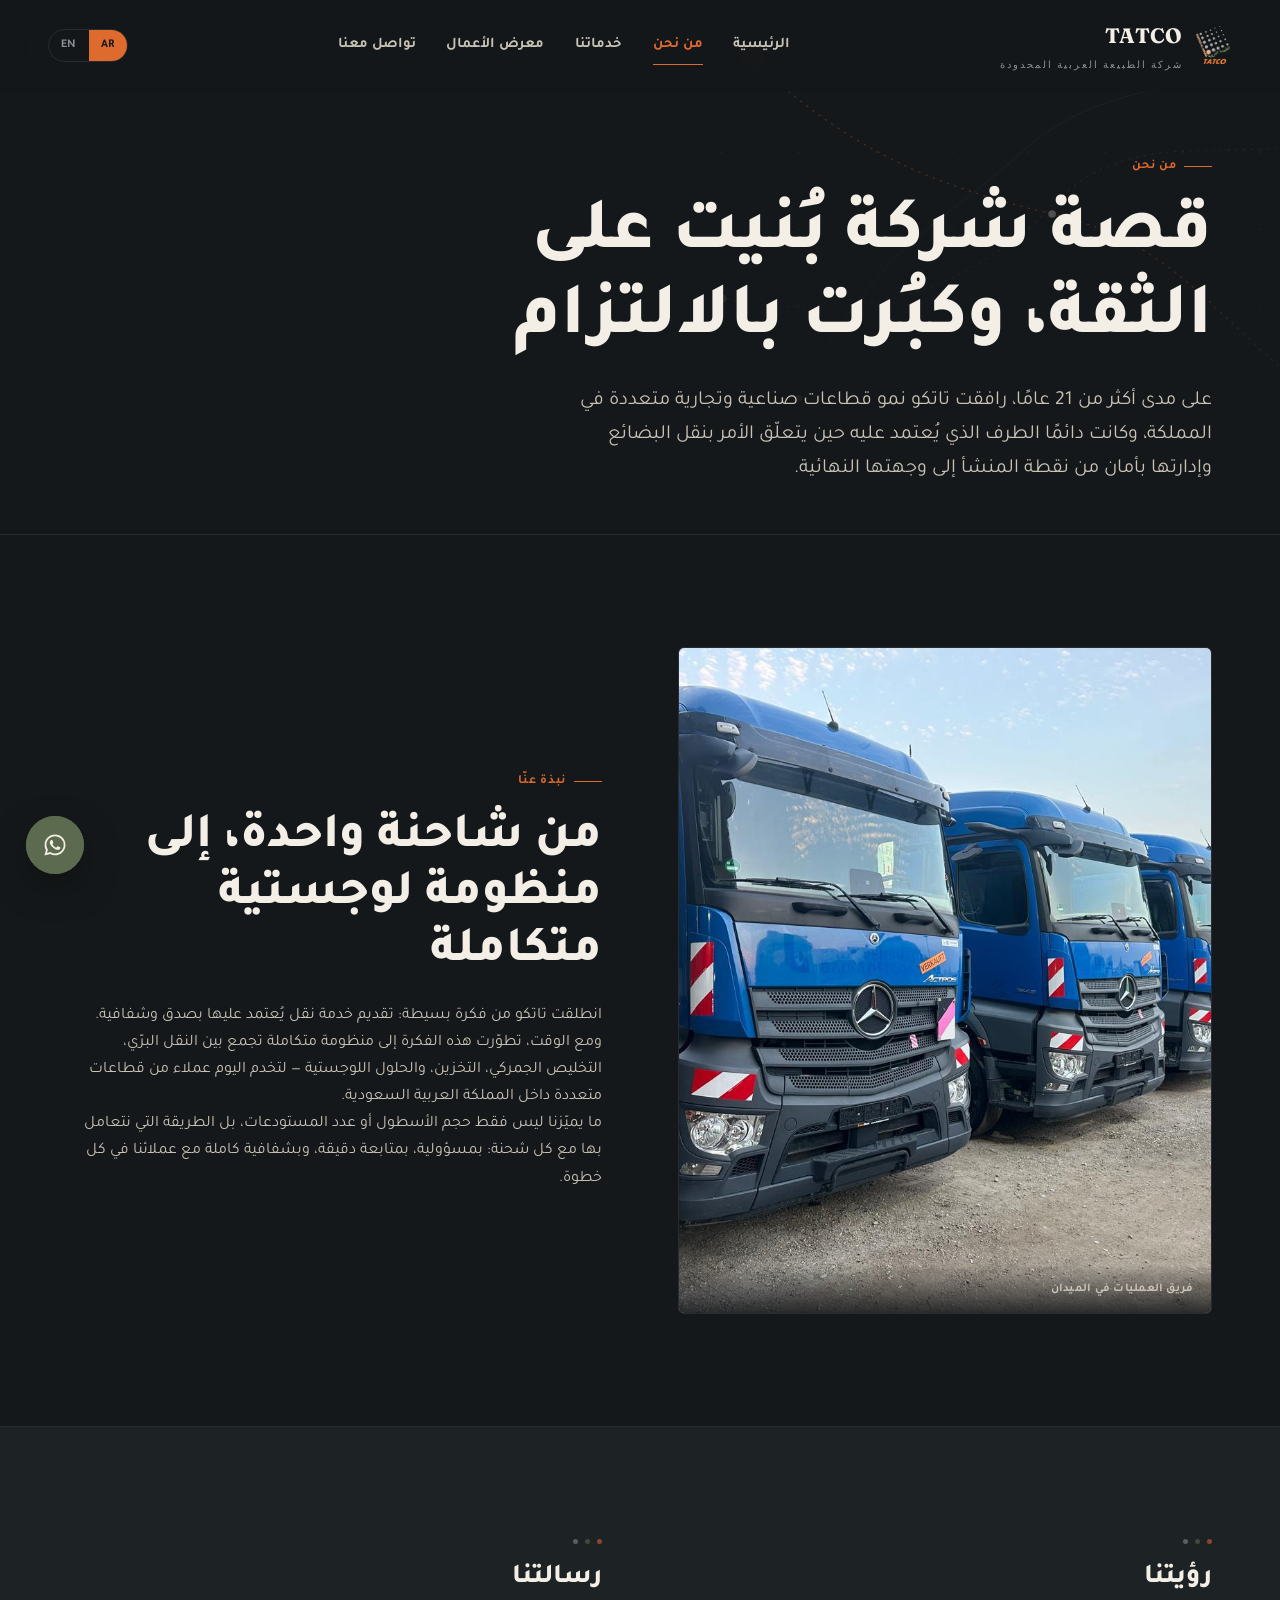
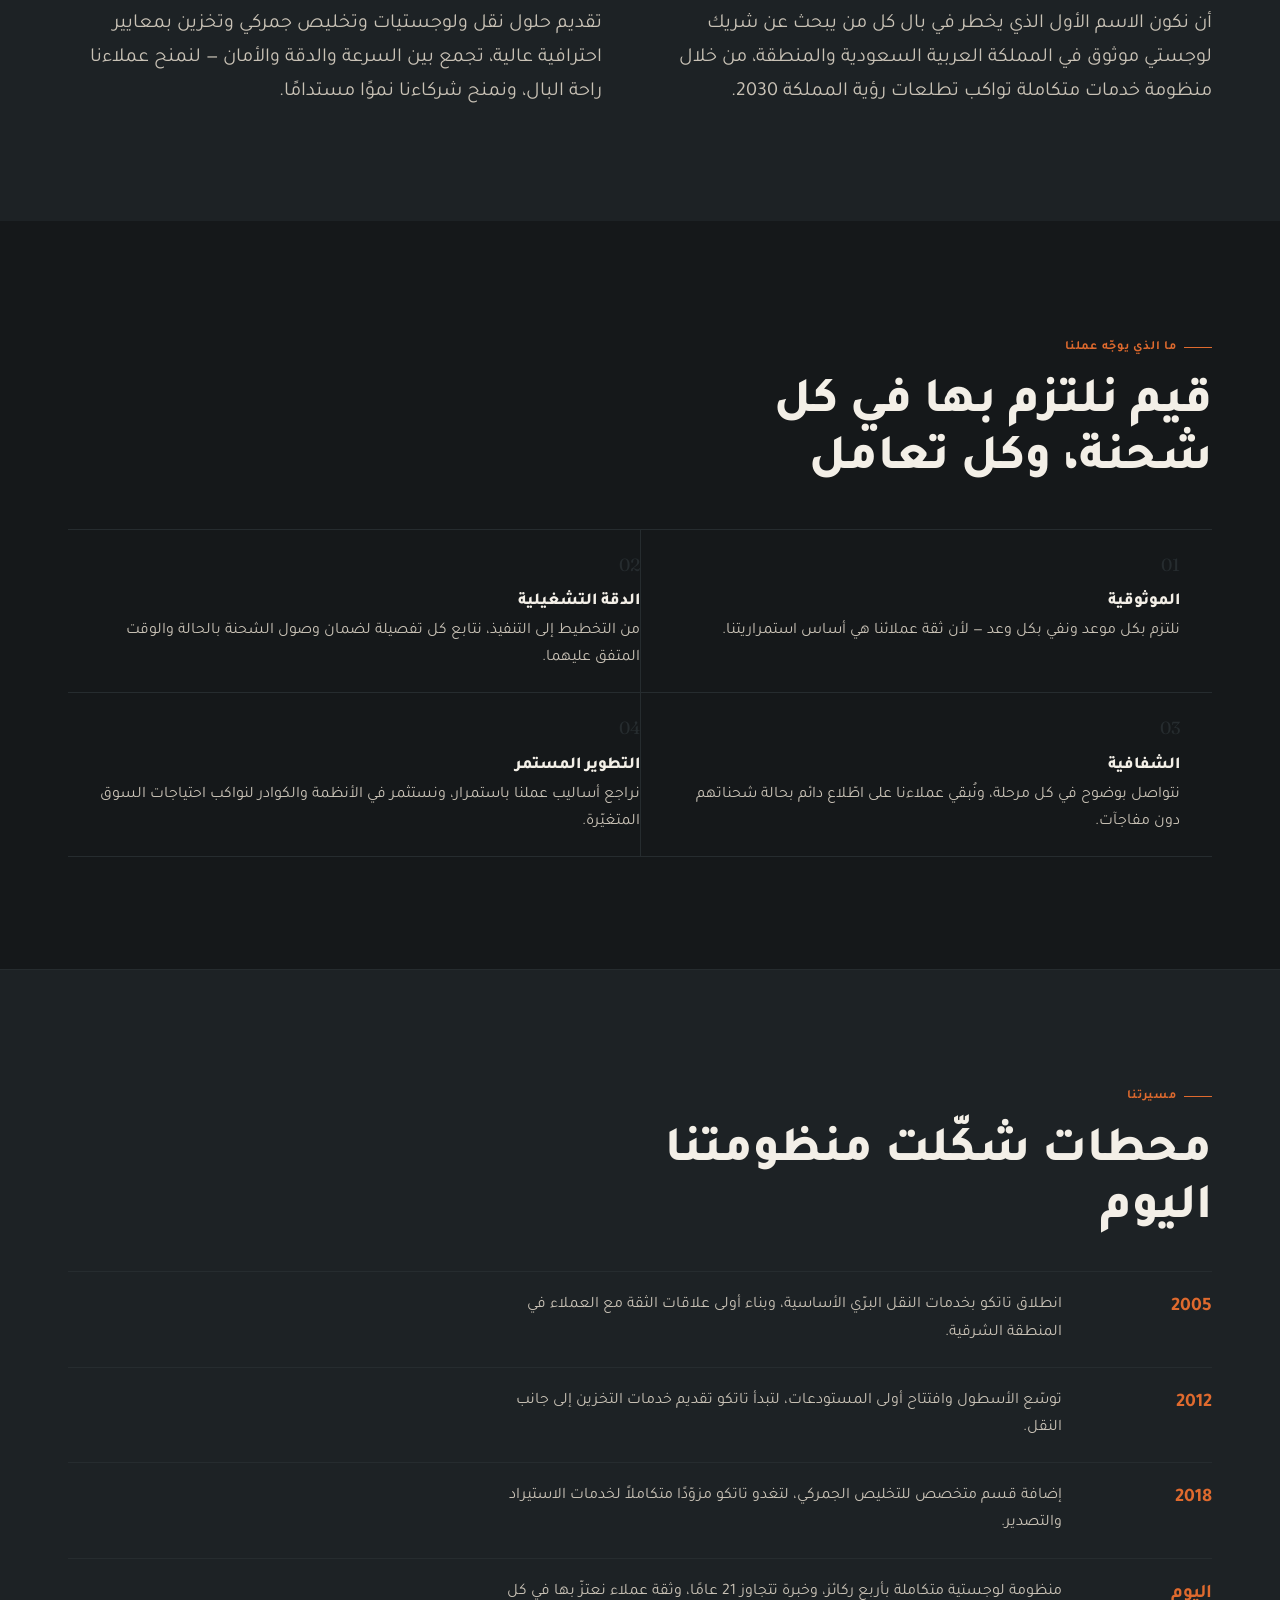
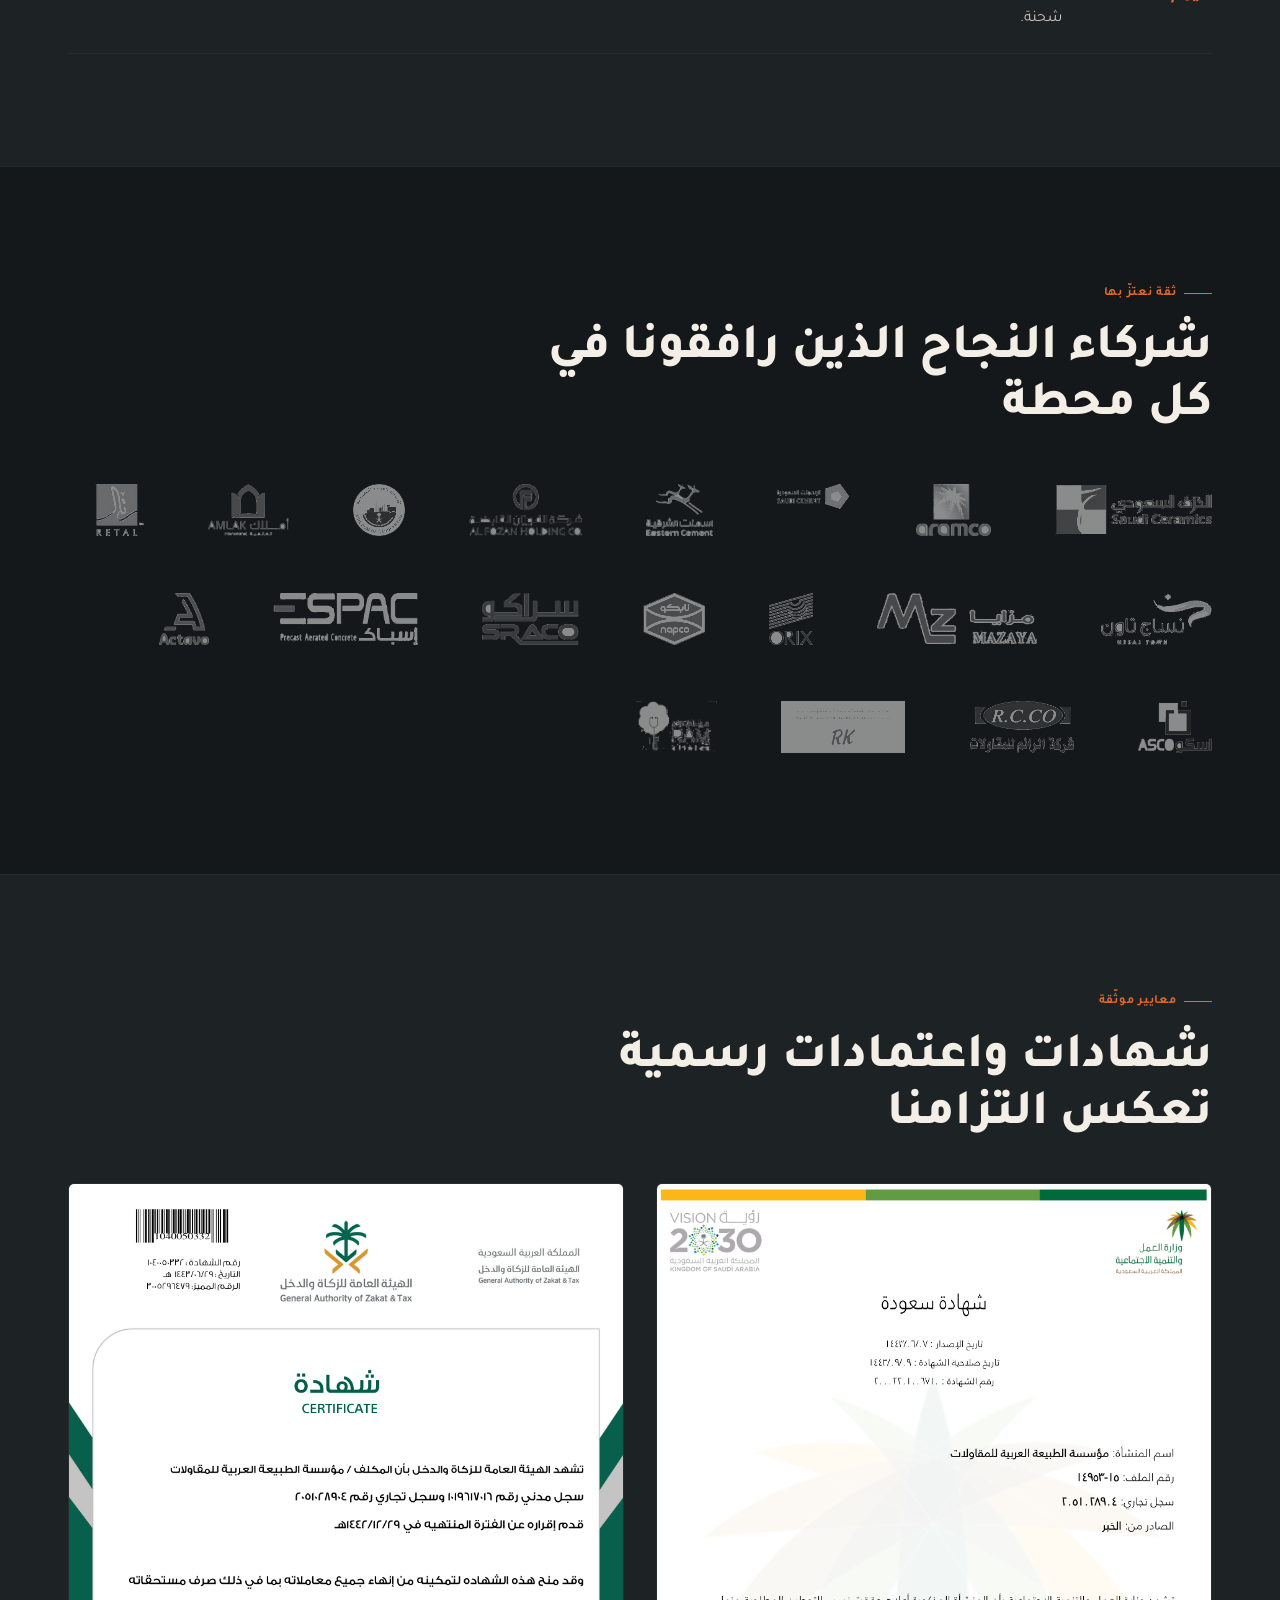
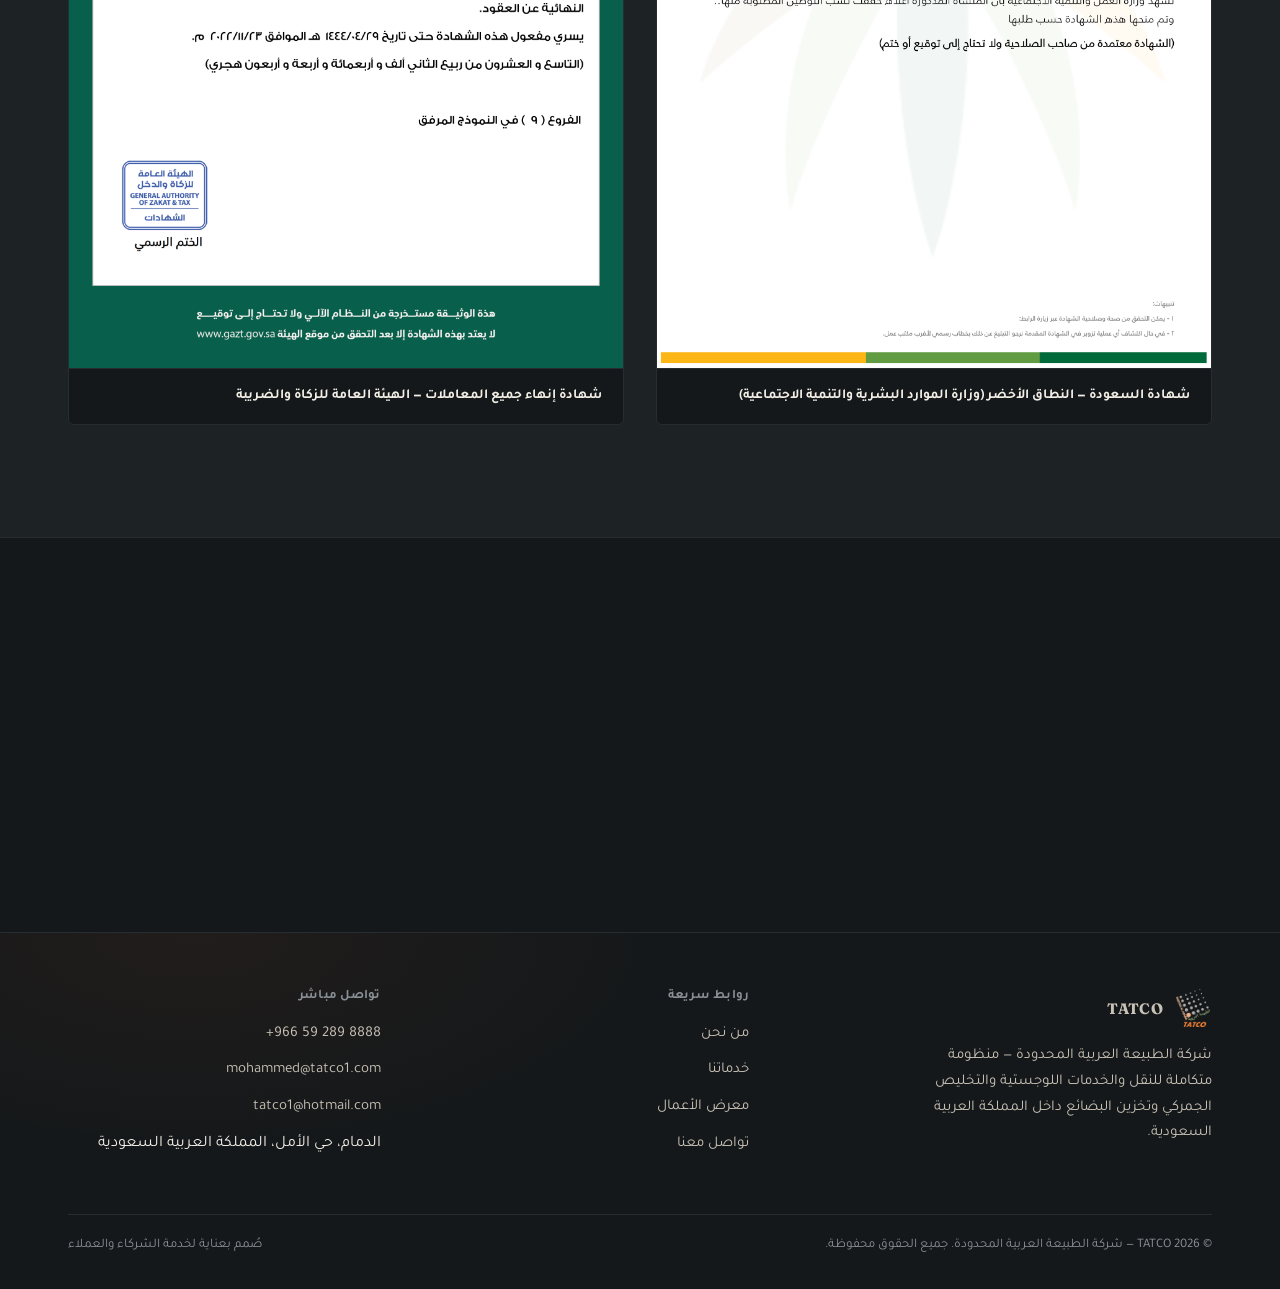
==== about.html @ e1bbb309 "الموقع الإلكتروني لشركة الطبيعة العربية (TATCO) — النسخة الكاملة" ====
<!DOCTYPE html>
<html lang="ar" dir="rtl" data-title-ar="من نحن | TATCO — أكثر من 21 عامًا في النقل واللوجستيات" data-title-en="About Us | TATCO — Over 21 Years in Transport &amp; Logistics">
<head>
<meta charset="UTF-8">
<meta name="viewport" content="width=device-width, initial-scale=1">
<meta name="description" content="تعرّف على تاتكو: قصتنا، رؤيتنا، رسالتنا، وقيمنا التي قادتنا لأكثر من 21 عامًا من العمل في قطاع النقل والخدمات اللوجستية بالمملكة العربية السعودية.">
<title>من نحن | TATCO — أكثر من 21 عامًا في النقل واللوجستيات</title>
<link rel="preconnect" href="https://fonts.googleapis.com">
<link rel="preconnect" href="https://fonts.gstatic.com" crossorigin>
<link href="https://fonts.googleapis.com/css2?family=Fraunces:opsz,wght@9..144,400;9..144,600;9..144,700&family=Plus+Jakarta+Sans:wght@400;500;600;700&family=Tajawal:wght@400;500;700;800&display=swap" rel="stylesheet">
<link rel="stylesheet" href="assets/css/theme.css">
<link rel="stylesheet" href="assets/css/base.css">
<link rel="stylesheet" href="assets/css/components.css">
</head>
<body>

<svg style="position:absolute;width:0;height:0;overflow:hidden"><use href="assets/svg/icons.svg#i-logo"/></svg>
<object type="image/svg+xml" data="assets/svg/icons.svg" style="display:none" aria-hidden="true"></object>

<header class="nav">
  <a href="index.html" class="brand">
    <img class="mark" src="assets/img/logo.png" alt="TATCO">
    <span>TATCO
      <small class="lang-ar">شركة الطبيعة العربية المحدودة</small>
      <small class="lang-en">Arabian Nature Co. Ltd.</small>
    </span>
  </a>
  <nav class="nav-links">
    <a href="index.html"><span class="lang-ar">الرئيسية</span><span class="lang-en">Home</span></a>
    <a href="about.html" class="is-active"><span class="lang-ar">من نحن</span><span class="lang-en">About</span></a>
    <a href="services.html"><span class="lang-ar">خدماتنا</span><span class="lang-en">Services</span></a>
    <a href="gallery.html"><span class="lang-ar">معرض الأعمال</span><span class="lang-en">Gallery</span></a>
    <a href="contact.html"><span class="lang-ar">تواصل معنا</span><span class="lang-en">Contact</span></a>
  </nav>
  <div class="nav-tools">
    <div class="lang-switch"><button data-lang="ar" type="button">AR</button><button data-lang="en" type="button">EN</button></div>
    <button class="nav-burger" aria-label="فتح القائمة" type="button"><span></span><span></span><span></span></button>
  </div>
</header>

<!-- ============ هيدر الصفحة ============ -->
<section class="hero" style="padding-block: clamp(7rem, 14vw, 9.5rem) 3rem">
  <img class="hero-net" src="assets/svg/network.svg" alt="" aria-hidden="true" style="opacity:.32; width:min(54vw,720px)">
  <div class="wrap" style="position:relative; z-index:2">
    <p class="eyebrow reveal"><span class="lang-ar">من نحن</span><span class="lang-en">About TATCO</span></p>
    <h1 class="reveal" style="margin-block:1rem 1.2rem; max-width:18ch">
      <span class="lang-ar">قصة شركة بُنيت على الثقة، وكبُرت بالالتزام</span>
      <span class="lang-en">A company built on trust, and grown through commitment</span>
    </h1>
    <p class="lede reveal" style="max-width:60ch">
      <span class="lang-ar">على مدى أكثر من 21 عامًا، رافقت تاتكو نمو قطاعات صناعية وتجارية متعددة في المملكة، وكانت دائمًا الطرف الذي يُعتمد عليه حين يتعلّق الأمر بنقل البضائع وإدارتها بأمان من نقطة المنشأ إلى وجهتها النهائية.</span>
      <span class="lang-en">For more than 21 years, TATCO has walked alongside the growth of numerous industrial and commercial sectors in the Kingdom — always the partner relied upon when it comes to moving and managing goods safely from origin to final destination.</span>
    </p>
  </div>
</section>

<!-- ============ نبذة + صورة ============ -->
<section class="section">
  <div class="wrap grid-2">
    <div class="frame frame--tall reveal">
      <img src="assets/img/about-team.jpg" alt="فريق عمليات تاتكو" loading="lazy" onerror="this.removeAttribute('src')">
      <span class="frame-tag"><span class="lang-ar">فريق العمليات في الميدان</span><span class="lang-en">Our operations team in the field</span></span>
    </div>
    <div>
      <p class="eyebrow reveal"><span class="lang-ar">نبذة عنّا</span><span class="lang-en">Our Story</span></p>
      <h2 class="reveal" style="margin-block:1rem 1.3rem">
        <span class="lang-ar">من شاحنة واحدة، إلى منظومة لوجستية متكاملة</span>
        <span class="lang-en">From a single truck to a complete logistics ecosystem</span>
      </h2>
      <p class="reveal">
        <span class="lang-ar">انطلقت تاتكو من فكرة بسيطة: تقديم خدمة نقل يُعتمد عليها بصدق وشفافية. ومع الوقت، تطوّرت هذه الفكرة إلى منظومة متكاملة تجمع بين النقل البرّي، التخليص الجمركي، التخزين، والحلول اللوجستية — لتخدم اليوم عملاء من قطاعات متعددة داخل المملكة العربية السعودية.</span>
        <span class="lang-en">TATCO started from a simple idea: provide a transport service people could genuinely rely on. Over time, that idea grew into a complete ecosystem combining land transport, customs clearance, warehousing, and logistics solutions — today serving clients across multiple sectors throughout the Kingdom of Saudi Arabia.</span>
      </p>
      <p class="reveal">
        <span class="lang-ar">ما يميّزنا ليس فقط حجم الأسطول أو عدد المستودعات، بل الطريقة التي نتعامل بها مع كل شحنة: بمسؤولية، بمتابعة دقيقة، وبشفافية كاملة مع عملائنا في كل خطوة.</span>
        <span class="lang-en">What sets us apart isn't just the size of our fleet or the number of warehouses — it's how we treat every single shipment: with responsibility, precise follow-up, and complete transparency with our clients at every step.</span>
      </p>
    </div>
  </div>
</section>

<!-- ============ الرؤية والرسالة ============ -->
<section class="section" style="border-top:var(--hairline); background:var(--ink-2)">
  <div class="wrap">
    <div class="grid-2" style="align-items:start">
      <div class="reveal">
        <span class="dotline" style="margin-bottom:1.2rem"><span></span><span></span><span></span></span>
        <h3 style="margin-bottom:.8rem">
          <span class="lang-ar">رؤيتنا</span><span class="lang-en">Our Vision</span>
        </h3>
        <p class="lede">
          <span class="lang-ar">أن نكون الاسم الأول الذي يخطر في بال كل من يبحث عن شريك لوجستي موثوق في المملكة العربية السعودية والمنطقة، من خلال منظومة خدمات متكاملة تواكب تطلعات رؤية المملكة 2030.</span>
          <span class="lang-en">To be the first name that comes to mind for anyone seeking a trusted logistics partner in Saudi Arabia and the region — through an integrated system of services aligned with the ambitions of Saudi Vision 2030.</span>
        </p>
      </div>
      <div class="reveal">
        <span class="dotline" style="margin-bottom:1.2rem"><span></span><span></span><span></span></span>
        <h3 style="margin-bottom:.8rem">
          <span class="lang-ar">رسالتنا</span><span class="lang-en">Our Mission</span>
        </h3>
        <p class="lede">
          <span class="lang-ar">تقديم حلول نقل ولوجستيات وتخليص جمركي وتخزين بمعايير احترافية عالية، تجمع بين السرعة والدقة والأمان — لنمنح عملاءنا راحة البال، ونمنح شركاءنا نموًا مستدامًا.</span>
          <span class="lang-en">To deliver transport, logistics, customs clearance, and warehousing solutions with high professional standards that combine speed, precision, and safety — giving our clients peace of mind and our partners sustainable growth.</span>
        </p>
      </div>
    </div>
  </div>
</section>

<!-- ============ القيم ============ -->
<section class="section">
  <div class="wrap">
    <p class="eyebrow reveal"><span class="lang-ar">ما الذي يوجّه عملنا</span><span class="lang-en">What Guides Our Work</span></p>
    <h2 class="reveal" style="margin-block:1rem 2.4rem; max-width:20ch">
      <span class="lang-ar">قيم نلتزم بها في كل شحنة، وكل تعامل</span>
      <span class="lang-en">Values we uphold in every shipment, every interaction</span>
    </h2>

    <div class="values-list reveal-stagger">
      <div class="value-item reveal" style="--i:0">
        <span class="value-num">01</span>
        <h4 style="margin:.6rem 0 .4rem">
          <span class="lang-ar">الموثوقية</span><span class="lang-en">Reliability</span>
        </h4>
        <p>
          <span class="lang-ar">نلتزم بكل موعد ونفي بكل وعد — لأن ثقة عملائنا هي أساس استمراريتنا.</span>
          <span class="lang-en">We honor every deadline and keep every promise — because our clients' trust is the foundation of our continuity.</span>
        </p>
      </div>
      <div class="value-item reveal" style="--i:1">
        <span class="value-num">02</span>
        <h4 style="margin:.6rem 0 .4rem">
          <span class="lang-ar">الدقة التشغيلية</span><span class="lang-en">Operational Precision</span>
        </h4>
        <p>
          <span class="lang-ar">من التخطيط إلى التنفيذ، نتابع كل تفصيلة لضمان وصول الشحنة بالحالة والوقت المتفق عليهما.</span>
          <span class="lang-en">From planning to execution, we track every detail to ensure shipments arrive in the agreed condition and on the agreed time.</span>
        </p>
      </div>
      <div class="value-item reveal" style="--i:2">
        <span class="value-num">03</span>
        <h4 style="margin:.6rem 0 .4rem">
          <span class="lang-ar">الشفافية</span><span class="lang-en">Transparency</span>
        </h4>
        <p>
          <span class="lang-ar">نتواصل بوضوح في كل مرحلة، ونُبقي عملاءنا على اطّلاع دائم بحالة شحناتهم دون مفاجآت.</span>
          <span class="lang-en">We communicate clearly at every stage, keeping clients continuously informed about their shipments — no surprises.</span>
        </p>
      </div>
      <div class="value-item reveal" style="--i:3">
        <span class="value-num">04</span>
        <h4 style="margin:.6rem 0 .4rem">
          <span class="lang-ar">التطوير المستمر</span><span class="lang-en">Continuous Improvement</span>
        </h4>
        <p>
          <span class="lang-ar">نراجع أساليب عملنا باستمرار، ونستثمر في الأنظمة والكوادر لنواكب احتياجات السوق المتغيّرة.</span>
          <span class="lang-en">We continually review how we work and invest in systems and people to keep pace with the market's evolving needs.</span>
        </p>
      </div>
    </div>
  </div>
</section>

<!-- ============ مسيرة الشركة ============ -->
<section class="section" style="border-top:var(--hairline); background:var(--ink-2)">
  <div class="wrap">
    <p class="eyebrow reveal"><span class="lang-ar">مسيرتنا</span><span class="lang-en">Our Journey</span></p>
    <h2 class="reveal" style="margin-block:1rem 2rem; max-width:20ch">
      <span class="lang-ar">محطات شكّلت منظومتنا اليوم</span>
      <span class="lang-en">Milestones that shaped who we are today</span>
    </h2>

    <div class="timeline">
      <div class="timeline-row reveal">
        <span class="timeline-year">2005</span>
        <p>
          <span class="lang-ar">انطلاق تاتكو بخدمات النقل البرّي الأساسية، وبناء أولى علاقات الثقة مع العملاء في المنطقة الشرقية.</span>
          <span class="lang-en">TATCO launches with core land-transport services, building its first relationships of trust with clients in the Eastern Province.</span>
        </p>
      </div>
      <div class="timeline-row reveal">
        <span class="timeline-year">2012</span>
        <p>
          <span class="lang-ar">توسّع الأسطول وافتتاح أولى المستودعات، لتبدأ تاتكو تقديم خدمات التخزين إلى جانب النقل.</span>
          <span class="lang-en">The fleet expands and the first warehouses open, marking TATCO's move into storage services alongside transport.</span>
        </p>
      </div>
      <div class="timeline-row reveal">
        <span class="timeline-year">2018</span>
        <p>
          <span class="lang-ar">إضافة قسم متخصص للتخليص الجمركي، لتغدو تاتكو مزوّدًا متكاملاً لخدمات الاستيراد والتصدير.</span>
          <span class="lang-en">A dedicated customs-clearance division is added, turning TATCO into a complete provider for import and export operations.</span>
        </p>
      </div>
      <div class="timeline-row reveal">
        <span class="timeline-year">
          <span class="lang-ar">اليوم</span><span class="lang-en">Today</span>
        </span>
        <p>
          <span class="lang-ar">منظومة لوجستية متكاملة بأربع ركائز، وخبرة تتجاوز 21 عامًا، وثقة عملاء نعتزّ بها في كل شحنة.</span>
          <span class="lang-en">A fully integrated four-pillar logistics system, more than 21 years of experience, and the trust of clients we are proud to carry with every shipment.</span>
        </p>
      </div>
    </div>
  </div>
</section>

<!-- ============ شركاء النجاح ============ -->
<section class="section" style="border-top:var(--hairline)">
  <div class="wrap">
    <p class="eyebrow reveal"><span class="lang-ar">ثقة نعتزّ بها</span><span class="lang-en">Trust We Value</span></p>
    <h2 class="reveal" style="margin-block:1rem 2.4rem; max-width:24ch">
      <span class="lang-ar">شركاء النجاح الذين رافقونا في كل محطة</span>
      <span class="lang-en">Success partners who've walked every step with us</span>
    </h2>
    <div class="partners-grid reveal">
      <div class="partner-chip" title="الخزف السعودي">
        <img src="assets/img/partners/saudi-ceramics.png" alt="الخزف السعودي — Saudi Ceramics" loading="lazy">
      </div>
      <div class="partner-chip" title="أرامكو السعودية">
        <img src="assets/img/partners/aramco.png" alt="أرامكو السعودية — Saudi Aramco" loading="lazy">
      </div>
      <div class="partner-chip" title="الإسمنت السعودية">
        <img src="assets/img/partners/saudi-cement.png" alt="الإسمنت السعودية — Saudi Cement" loading="lazy">
      </div>
      <div class="partner-chip" title="أسمنت الشرقية">
        <img src="assets/img/partners/eastern-cement.png" alt="أسمنت الشرقية — Eastern Cement" loading="lazy">
      </div>
      <div class="partner-chip" title="الفوزان القابضة">
        <img src="assets/img/partners/al-fozan-holding.png" alt="الفوزان القابضة — Al Fozan Holding" loading="lazy">
      </div>
      <div class="partner-chip" title="الهيئة الملكية للجبيل وينبع">
        <img src="assets/img/partners/royal-commission-jubail-yanbu.png" alt="الهيئة الملكية للجبيل وينبع — Royal Commission for Jubail & Yanbu" loading="lazy">
      </div>
      <div class="partner-chip" title="أملاك العالمية">
        <img src="assets/img/partners/amlak-international.png" alt="أملاك العالمية — Amlak International" loading="lazy">
      </div>
      <div class="partner-chip" title="ريتال العقارية">
        <img src="assets/img/partners/retal.png" alt="ريتال العقارية — Retal" loading="lazy">
      </div>
      <div class="partner-chip" title="نساج تاون">
        <img src="assets/img/partners/nesaj-town.png" alt="نساج تاون — Nesaj Town" loading="lazy">
      </div>
      <div class="partner-chip" title="مزايا">
        <img src="assets/img/partners/mazaya.png" alt="مزايا — Mazaya" loading="lazy">
      </div>
      <div class="partner-chip" title="أوركس السعودية">
        <img src="assets/img/partners/orix.png" alt="أوركس السعودية — ORIX Saudi Arabia" loading="lazy">
      </div>
      <div class="partner-chip" title="نابكو">
        <img src="assets/img/partners/napco.png" alt="نابكو — NAPCO" loading="lazy">
      </div>
      <div class="partner-chip" title="سراكو">
        <img src="assets/img/partners/sraco.png" alt="سراكو — SRACO" loading="lazy">
      </div>
      <div class="partner-chip" title="إسباك — الخرسانة الرغوية">
        <img src="assets/img/partners/espac.png" alt="إسباك — الخرسانة الرغوية — ESPAC Precast Aerated Concrete" loading="lazy">
      </div>
      <div class="partner-chip" title="أكتافو">
        <img src="assets/img/partners/actavo.png" alt="أكتافو — Actavo" loading="lazy">
      </div>
      <div class="partner-chip" title="أسكو">
        <img src="assets/img/partners/asco.png" alt="أسكو — ASCO" loading="lazy">
      </div>
      <div class="partner-chip" title="شركة الرائم للمقاولات">
        <img src="assets/img/partners/rcco-rraem-contracting.png" alt="شركة الرائم للمقاولات — Al Raem Contracting Co." loading="lazy">
      </div>
      <div class="partner-chip" title="رياض المملكة للتجارة والمقاولات">
        <img src="assets/img/partners/riyadh-kingdom-trading.png" alt="رياض المملكة للتجارة والمقاولات — Riyadh Kingdom Trading & Contracting" loading="lazy">
      </div>
      <div class="partner-chip" title="عيادات رام">
        <img src="assets/img/partners/ram-clinics.png" alt="عيادات رام — RAM Clinics" loading="lazy">
      </div>
    </div>
  </div>
</section>

<!-- ============ الشهادات والاعتمادات ============ -->
<section class="section" style="border-top:var(--hairline); background:var(--ink-2)">
  <div class="wrap">
    <p class="eyebrow reveal"><span class="lang-ar">معايير موثّقة</span><span class="lang-en">Documented Standards</span></p>
    <h2 class="reveal" style="margin-block:1rem 2.4rem; max-width:22ch">
      <span class="lang-ar">شهادات واعتمادات رسمية تعكس التزامنا</span>
      <span class="lang-en">Official certificates and accreditations reflecting our commitment</span>
    </h2>
    <div class="certs-grid reveal">
      <div class="cert-card">
        <img src="assets/img/certificates/saudization-certificate.png" alt="شهادة السعودة — النطاق الأخضر" loading="lazy">
        <div class="cert-label">
          <span class="lang-ar">شهادة السعودة — النطاق الأخضر (وزارة الموارد البشرية والتنمية الاجتماعية)</span>
          <span class="lang-en">Saudization Certificate — Green Range (Ministry of Human Resources & Social Development)</span>
        </div>
      </div>
      <div class="cert-card">
        <img src="assets/img/certificates/zakat-tax-certificate.png" alt="شهادة الهيئة العامة للزكاة والضريبة" loading="lazy">
        <div class="cert-label">
          <span class="lang-ar">شهادة إنهاء جميع المعاملات — الهيئة العامة للزكاة والضريبة</span>
          <span class="lang-en">Certificate of Completed Obligations — General Authority of Zakat & Tax</span>
        </div>
      </div>
    </div>
  </div>
</section>

<!-- ============ شريط CTA ختامي ============ -->
<section class="section section--tight" style="border-top:var(--hairline)">
  <div class="wrap cta-strip">
    <div>
      <p class="eyebrow reveal"><span class="lang-ar">هل لديك شحنة قادمة؟</span><span class="lang-en">Have an upcoming shipment?</span></p>
      <h2 class="reveal" style="margin-top:.8rem; max-width:18ch">
        <span class="lang-ar">دعنا نكون جزءًا من قصة نجاحك القادمة</span>
        <span class="lang-en">Let us be part of your next success story</span>
      </h2>
    </div>
    <div class="reveal" style="display:flex; gap:1rem; flex-wrap:wrap">
      <a href="contact.html" class="btn btn--solid"><span class="lang-ar">تواصل معنا الآن</span><span class="lang-en">Contact Us Now</span></a>
      <a href="services.html" class="btn btn--ghost"><span class="lang-ar">استعرض الخدمات</span><span class="lang-en">View Services</span></a>
    </div>
  </div>
</section>

<footer class="footer">
  <div class="wrap">
    <div class="footer-grid">
      <div>
        <a href="index.html" class="brand" style="margin-bottom:1rem; display:inline-flex">
          <img class="mark" src="assets/img/logo.png" alt="TATCO">
          <span>TATCO</span>
        </a>
        <p style="max-width:36ch">
          <span class="lang-ar">شركة الطبيعة العربية المحدودة — منظومة متكاملة للنقل والخدمات اللوجستية والتخليص الجمركي وتخزين البضائع داخل المملكة العربية السعودية.</span>
          <span class="lang-en">Arabian Nature Co. Ltd. — an integrated system for transport, logistics, customs clearance, and warehousing across the Kingdom of Saudi Arabia.</span>
        </p>
      </div>
      <div>
        <h4><span class="lang-ar">روابط سريعة</span><span class="lang-en">Quick Links</span></h4>
        <ul>
          <li><a href="about.html"><span class="lang-ar">من نحن</span><span class="lang-en">About Us</span></a></li>
          <li><a href="services.html"><span class="lang-ar">خدماتنا</span><span class="lang-en">Our Services</span></a></li>
          <li><a href="gallery.html"><span class="lang-ar">معرض الأعمال</span><span class="lang-en">Gallery</span></a></li>
          <li><a href="contact.html"><span class="lang-ar">تواصل معنا</span><span class="lang-en">Contact</span></a></li>
        </ul>
      </div>
      <div>
        <h4><span class="lang-ar">تواصل مباشر</span><span class="lang-en">Get in Touch</span></h4>
        <ul>
          <li dir="ltr"><a href="tel:+966592898888">+966 59 289 8888</a></li>
          <li><a href="mailto:mohammed@tatco1.com">mohammed@tatco1.com</a></li>
          <li><a href="mailto:tatco1@hotmail.com">tatco1@hotmail.com</a></li>
          <li><span class="lang-ar">الدمام، حي الأمل، المملكة العربية السعودية</span><span class="lang-en">Dammam, Al Amal District, Saudi Arabia</span></li>
        </ul>
      </div>
    </div>
    <div class="footer-bottom">
      <span>© <span id="year">2026</span> TATCO — <span class="lang-ar">شركة الطبيعة العربية المحدودة. جميع الحقوق محفوظة.</span><span class="lang-en">Arabian Nature Co. Ltd. All rights reserved.</span></span>
      <span class="lang-ar">صُمم بعناية لخدمة الشركاء والعملاء</span>
      <span class="lang-en">Designed with care for our partners and clients</span>
    </div>
  </div>
</footer>

<a class="whatsapp-fab" href="https://wa.me/966592898888" target="_blank" rel="noopener" aria-label="تواصل عبر واتساب">
  <span class="ping" aria-hidden="true"></span>
  <svg viewBox="0 0 32 32" fill="#f3efe7"><use href="assets/svg/icons.svg#i-whatsapp"/></svg>
</a>

<script>document.getElementById('year').textContent = new Date().getFullYear();</script>
<script src="assets/js/main.js"></script>
</body>
</html>
---- assets/css/theme.css ----
/*
  TATCO — هوية بصرية مخصّصة
  فلسفة التصميم: "Industrial Editorial" — صرامة لوجستية صناعية ممزوجة بطباعة تحريرية واثقة.
  لوحة الألوان مشتقة من شعار الشركة: رمادي غرافيتي عميق + برتقالي حارق + أخضر زيتوني داكن.
  بحد أقصى لونان أساسيان + لون تمييز واحد — لا تدرّجات بنفسجية، لا أزرق افتراضي.
*/

:root{
  /* ===== الألوان — Brand Palette ===== */
  --ink:        #15181a;   /* خلفية أساسية: غرافيتي شبه أسود */
  --ink-2:      #1d2225;   /* سطح بطاقات/أقسام */
  --ink-3:      #262c2f;   /* حدود وفواصل خفيفة */
  --paper:      #f3efe7;   /* نص/خلفية فاتحة دافئة (ليست أبيض نقي) */
  --paper-dim:  #c9c2b6;   /* نص ثانوي على الغامق */
  --ash:        #8a9097;   /* نص هادئ / تفاصيل */

  --orange:     #df6a2e;   /* برتقالي TATCO — لون التمييز الرئيسي (CTA, روابط, تشديد) */
  --orange-deep:#b6501f;   /* برتقالي أغمق للتدرجات/الحالات النشطة */
  --olive:      #5c6b4f;   /* أخضر زيتوني من الشعار — لون ثانوي هادئ */
  --olive-dim:  #3c4738;   /* أخضر زيتوني داكن للخلفيات/الأشرطة */

  /* ===== الطباعة ===== */
  --font-display-en: 'Fraunces', Georgia, 'Times New Roman', serif;
  --font-body-en:    'Plus Jakarta Sans', -apple-system, sans-serif;
  --font-arabic:     'Tajawal', 'Segoe UI', Tahoma, sans-serif;

  /* ===== تباعد ===== */
  --space-3xs: 0.25rem;
  --space-2xs: 0.5rem;
  --space-xs:  0.75rem;
  --space-sm:  1.25rem;
  --space-md:  2rem;
  --space-lg:  3.5rem;
  --space-xl:  6rem;
  --space-2xl: 10rem;

  /* ===== حدود وظلال ===== */
  --radius-sm: 3px;
  --radius-md: 6px;
  --radius-lg: 18px;
  --shadow-soft: 0 1px 2px rgba(0,0,0,.25), 0 12px 32px -12px rgba(0,0,0,.45);
  --shadow-deep: 0 24px 64px -20px rgba(0,0,0,.55);

  /* ===== الحركة — Emil Kowalski rules: 150–300ms, custom cubic-bezier ===== */
  --ease-out:    cubic-bezier(0.16, 1, 0.3, 1);
  --ease-in-out: cubic-bezier(0.4, 0, 0.2, 1);
  --ease-spring: cubic-bezier(0.34, 1.56, 0.64, 1);
  --dur-fast: 140ms;
  --dur-base: 240ms;
  --dur-slow: 420ms;

  --container: 1240px;
  --hairline: 1px solid var(--ink-3);
}

/* الوضع الإنجليزي يستخدم خطوطًا لاتينية مختلفة عن العربي */
:root[lang="en"]{
  --font-display: var(--font-display-en);
  --font-body: var(--font-body-en);
}
:root[lang="ar"]{
  --font-display: var(--font-arabic);
  --font-body: var(--font-arabic);
}
---- assets/css/base.css ----
/* ========================================================================
   TATCO — أساسيات التصميم
   ======================================================================== */

*,*::before,*::after{ box-sizing:border-box; margin:0; padding:0; }
html{ scroll-behavior:smooth; }
html,body{ height:100%; }

body{
  background:var(--ink);
  color:var(--paper);
  font-family:var(--font-body);
  line-height:1.7;
  font-size:16px;
  -webkit-font-smoothing:antialiased;
  overflow-x:hidden;
}

[dir="rtl"] body{ font-family:var(--font-arabic); }
[dir="ltr"] body{ font-family:var(--font-body-en); }

/* ===== التبديل بين اللغتين — كل نص مكتوب مرتين ويُخفى أحدهما ===== */
html[lang="ar"] .lang-en{ display:none !important; }
html[lang="en"] .lang-ar{ display:none !important; }
html[lang="en"] [dir="rtl"]{ direction:ltr; }

img{ max-width:100%; display:block; }
a{ color:inherit; text-decoration:none; }
ul{ list-style:none; }
button{ font:inherit; cursor:pointer; border:none; background:none; color:inherit; }
input,textarea{ font:inherit; }

::selection{ background:var(--orange); color:var(--ink); }

@media (prefers-reduced-motion: reduce){
  *,*::before,*::after{ animation-duration:.01ms !important; animation-iteration-count:1 !important; transition-duration:.01ms !important; scroll-behavior:auto !important; }
}

/* ===== أدوات التخطيط ===== */
.wrap{
  max-width:var(--container);
  margin-inline:auto;
  padding-inline: clamp(1.25rem, 5vw, 3rem);
}
.section{ padding-block: clamp(3.5rem, 9vw, 7rem); }
.section--tight{ padding-block: clamp(2rem, 5vw, 3.5rem); }

/* خطوط فاصلة دقيقة بدل التقسيم بالبطاقات الموحّدة */
.hr{ height:1px; background:var(--ink-3); border:0; }

/* ===== الطباعة ===== */
h1,h2,h3,h4{
  font-family:var(--font-display);
  font-weight:700;
  line-height:1.15;
  letter-spacing:-0.01em;
  color:var(--paper);
}
[dir="rtl"] h1,[dir="rtl"] h2,[dir="rtl"] h3,[dir="rtl"] h4{ font-weight:800; letter-spacing:0; }

h1{ font-size:clamp(2.6rem, 6vw, 4.6rem); }
h2{ font-size:clamp(2rem, 4.4vw, 3.1rem); }
h3{ font-size:clamp(1.3rem, 2.4vw, 1.7rem); }
h4{ font-size:1.05rem; }

p{ color:var(--paper-dim); max-width:62ch; }
.lede{ font-size:clamp(1.05rem, 2vw, 1.25rem); color:var(--paper-dim); }

.eyebrow{
  display:inline-flex; align-items:center; gap:.6em;
  font-size:.78rem; font-weight:700;
  letter-spacing:.18em; text-transform:uppercase;
  color:var(--orange);
}
[dir="rtl"] .eyebrow{ letter-spacing:.06em; }
.eyebrow::before{
  content:""; display:inline-block; width:28px; height:1px; background:var(--orange);
}

.accent{ color:var(--orange); }
.accent-olive{ color:var(--olive); }
.muted{ color:var(--ash); }

/* ===== أزرار ===== */
.btn{
  display:inline-flex; align-items:center; gap:.65em;
  padding:.95em 1.9em;
  font-weight:700; font-size:.92rem;
  letter-spacing:.02em;
  border-radius:var(--radius-sm);
  transition:transform var(--dur-fast) var(--ease-out), box-shadow var(--dur-base) var(--ease-out), background var(--dur-base) var(--ease-out), color var(--dur-base) var(--ease-out), border-color var(--dur-base) var(--ease-out);
  white-space:nowrap;
}
.btn:active{ transform:scale(.97); }

.btn--solid{
  background:var(--orange); color:var(--ink);
}
.btn--solid:hover{ background:#ef7d3c; box-shadow:0 10px 30px -8px rgba(223,106,46,.55); transform:translateY(-2px); }

.btn--ghost{
  border:1px solid var(--ink-3); color:var(--paper);
}
.btn--ghost:hover{ border-color:var(--orange); color:var(--orange); transform:translateY(-2px); }

.btn--text{
  color:var(--paper); padding:0; gap:.5em;
  border-bottom:1px solid var(--ink-3);
  border-radius:0; padding-bottom:.2em;
}
.btn--text:hover{ color:var(--orange); border-color:var(--orange); }
.btn--text svg{ transition:transform var(--dur-base) var(--ease-spring); }
[dir="ltr"] .btn--text:hover svg{ transform:translateX(4px); }
[dir="rtl"] .btn--text:hover svg{ transform:translateX(-4px) scaleX(-1); }
[dir="rtl"] .btn--text svg{ transform:scaleX(-1); }

/* ===== الشريط العلوي ===== */
.nav{
  position:fixed; inset-inline:0; top:0; z-index:100;
  display:flex; align-items:center; justify-content:space-between;
  padding:1.15rem clamp(1.25rem, 5vw, 3rem);
  background:rgba(21,24,26,.7);
  backdrop-filter:blur(14px) saturate(140%);
  border-bottom:1px solid transparent;
  transition:border-color var(--dur-base) var(--ease-out), background var(--dur-base) var(--ease-out);
}
.nav.is-scrolled{ border-color:var(--ink-3); background:rgba(21,24,26,.92); }

.brand{
  display:flex; align-items:center; gap:.7rem;
  font-family:var(--font-display-en);
  font-weight:700; font-size:1.3rem; letter-spacing:.02em;
  color:var(--paper);
}
.brand .mark{ width:38px; height:38px; flex-shrink:0; object-fit:contain; }
.brand small{
  display:block; font-family:var(--font-body-en); font-weight:500; font-size:.62rem;
  letter-spacing:.2em; text-transform:uppercase; color:var(--ash); margin-top:2px;
}

.nav-links{ display:flex; align-items:center; gap:clamp(1.2rem, 2.4vw, 2.4rem); }
.nav-links a{
  position:relative; font-size:.92rem; font-weight:600; color:var(--paper-dim);
  padding-block:.3rem;
  transition:color var(--dur-base) var(--ease-out);
}
.nav-links a::after{
  content:""; position:absolute; inset-inline:0; bottom:-2px; height:1px;
  background:var(--orange); transform:scaleX(0); transform-origin:left;
  transition:transform var(--dur-base) var(--ease-out);
}
[dir="rtl"] .nav-links a::after{ transform-origin:right; }
.nav-links a:hover{ color:var(--paper); }
.nav-links a:hover::after, .nav-links a.is-active::after{ transform:scaleX(1); }
.nav-links a.is-active{ color:var(--orange); }

.nav-tools{ display:flex; align-items:center; gap:.9rem; }

.lang-switch{
  display:inline-flex; border:1px solid var(--ink-3); border-radius:999px; overflow:hidden;
  font-size:.74rem; font-weight:700; letter-spacing:.06em;
}
.lang-switch button{
  padding:.5em 1.05em; color:var(--ash);
  transition:color var(--dur-base) var(--ease-out), background var(--dur-base) var(--ease-out);
}
.lang-switch button.is-active{ background:var(--orange); color:var(--ink); }
.lang-switch button:not(.is-active):hover{ color:var(--paper); }

.nav-burger{
  display:none; flex-direction:column; gap:5px; width:26px;
}
.nav-burger span{ height:2px; background:var(--paper); border-radius:2px; transition:transform var(--dur-base) var(--ease-spring), opacity var(--dur-fast); }

/* ===== التذييل ===== */
.footer{
  border-top:var(--hairline);
  padding-block: var(--space-lg) var(--space-md);
  background:
    radial-gradient(ellipse 60% 100% at 15% 0%, rgba(223,106,46,.06), transparent 60%),
    var(--ink);
}
.footer-grid{
  display:grid; grid-template-columns: 1.3fr 1fr 1fr; gap: var(--space-lg);
}
.footer-grid h4{ color:var(--paper); margin-bottom:1rem; font-size:.82rem; letter-spacing:.14em; text-transform:uppercase; font-family:var(--font-body-en); font-weight:700; color:var(--ash); }
[dir="rtl"] .footer-grid h4{ font-family:var(--font-arabic); letter-spacing:.02em; }
.footer-grid a, .footer-grid p{ color:var(--paper-dim); font-size:.94rem; }
.footer-grid li + li{ margin-top:.6rem; }
.footer-grid a{ transition:color var(--dur-base); }
.footer-grid a:hover{ color:var(--orange); }
.footer-bottom{
  margin-top: var(--space-lg);
  padding-top: var(--space-sm);
  border-top:var(--hairline);
  display:flex; justify-content:space-between; flex-wrap:wrap; gap:1rem;
  font-size:.82rem; color:var(--ash);
}

/* ===== زر واتساب العائم ===== */
.whatsapp-fab{
  position:fixed; bottom:1.6rem; left:1.6rem; z-index:90;
  width:58px; height:58px; border-radius:50%;
  display:flex; align-items:center; justify-content:center;
  background:var(--olive);
  box-shadow:0 14px 40px -10px rgba(0,0,0,.6);
  transition:transform var(--dur-base) var(--ease-spring), box-shadow var(--dur-base) var(--ease-out);
}
.whatsapp-fab:hover{ transform:translateY(-4px) scale(1.05); box-shadow:0 20px 50px -10px rgba(92,107,79,.65); }
.whatsapp-fab svg{ width:28px; height:28px; }
.whatsapp-fab .ping{
  position:absolute; inset:0; border-radius:50%; border:1px solid var(--olive);
  animation: ping 2.6s var(--ease-out) infinite;
}
@keyframes ping{
  0%{ transform:scale(1); opacity:.7; }
  100%{ transform:scale(1.6); opacity:0; }
}

/* ===== أدوات ظهور عند التمرير ===== */
.reveal{
  opacity:0; transform:translateY(18px);
  transition:opacity var(--dur-slow) var(--ease-out), transform var(--dur-slow) var(--ease-out);
}
.reveal.is-visible{ opacity:1; transform:none; }
.reveal-stagger > *{ transition-delay: calc(var(--i, 0) * 70ms); }

/* ===== شارة رقمية (الإحصائيات) ===== */
.stat{ display:flex; flex-direction:column; gap:.3rem; }
.stat .num{
  font-family:var(--font-display-en); font-size:clamp(2.6rem,5vw,3.6rem); font-weight:700;
  color:var(--paper); line-height:1;
}
[dir="rtl"] .stat .num{ font-family:var(--font-arabic); font-weight:800; }
.stat .num .accent{ font-family:inherit; }
.stat .label{ font-size:.86rem; color:var(--ash); letter-spacing:.04em; }

/* ===== شبكة غير متماثلة عامة ===== */
.grid-2{ display:grid; grid-template-columns: 1fr 1fr; gap: clamp(2rem, 6vw, 5rem); align-items:center; }
.grid-asym{ display:grid; grid-template-columns: 1.15fr .85fr; gap: clamp(2rem, 6vw, 4.5rem); }

/* ===== خط هندسي زخرفي (نمط النقاط من الشعار) ===== */
.dotline{
  display:flex; gap:7px; align-items:center;
}
.dotline span{ width:5px; height:5px; border-radius:50%; background:var(--orange); opacity:.55; }
.dotline span:nth-child(2){ background:var(--olive); }
.dotline span:nth-child(3){ background:var(--ash); }

/* ===== استجابة ===== */
@media (max-width: 920px){
  .nav-links{
    position:fixed; top:0; left:0;
    width:100vw; height:100vh;
    flex-direction:column; justify-content:center; align-items:center; gap:2rem;
    background:var(--ink);
    transform:translateY(-100%);
    transition:transform var(--dur-slow) var(--ease-in-out);
  }
  .nav-links.is-open{ transform:translateY(0); }
  .nav-links a{ font-size:1.4rem; }
  .nav-burger{ display:flex; z-index:101; }
  .nav-burger.is-open span:nth-child(1){ transform:translateY(7px) rotate(45deg); }
  .nav-burger.is-open span:nth-child(2){ opacity:0; }
  .nav-burger.is-open span:nth-child(3){ transform:translateY(-7px) rotate(-45deg); }

  .grid-2,.grid-asym{ grid-template-columns:1fr; }
  .footer-grid{ grid-template-columns:1fr; gap:2.4rem; }
}

@media (max-width: 600px){
  .whatsapp-fab{ width:52px; height:52px; bottom:1.1rem; left:1.1rem; }
}
---- assets/css/components.css ----
/* ========================================================================
   TATCO — مكوّنات الصفحات
   ======================================================================== */

/* ===== الهيرو ===== */
.hero{
  position:relative;
  padding-block: clamp(7.5rem, 16vw, 11rem) clamp(4rem, 8vw, 6rem);
  overflow:hidden;
  border-bottom:var(--hairline);
}
.hero-net{
  position:absolute; inset-inline-end:-8%; top:-6%;
  width:min(64vw, 880px); opacity:.5;
  pointer-events:none;
  -webkit-mask-image:linear-gradient(to bottom, black 45%, transparent 92%);
  mask-image:linear-gradient(to bottom, black 45%, transparent 92%);
}
[dir="rtl"] .hero-net{ inset-inline-end:auto; inset-inline-start:-8%; transform:scaleX(-1); }

.hero-grid{ display:grid; grid-template-columns: 1.2fr .8fr; gap:clamp(2rem,6vw,5rem); align-items:end; position:relative; z-index:2; }
.hero h1{ margin-block: 1.1rem 1.4rem; }
.hero .lede{ max-width:46ch; }
.hero-actions{ display:flex; flex-wrap:wrap; gap:1rem; margin-top:2.2rem; }

.hero-meta{
  display:flex; flex-direction:column; gap:1.6rem;
  border-inline-start:1px solid var(--ink-3);
  padding-inline-start:1.6rem;
}
[dir="rtl"] .hero-meta{ border-inline-start:none; border-inline-end:1px solid var(--ink-3); padding-inline-start:0; padding-inline-end:1.6rem; }

/* ===== شريط المكاسب — ما يربحه العميل فورًا ===== */
.gains{
  display:flex; flex-wrap:wrap; gap: clamp(1.3rem, 4vw, 3rem);
  padding-block: 1.4rem;
  border-block: var(--hairline);
}
.gain{
  display:flex; align-items:center; gap:.65rem;
  font-size:.92rem; font-weight:700; color:var(--paper);
  transition: color var(--dur-base) var(--ease-out), transform var(--dur-base) var(--ease-out);
}
.gain:hover{ color:var(--orange); transform:translateY(-2px); }
.gain svg{ width:20px; height:20px; color:var(--olive); flex-shrink:0; transition: color var(--dur-base) var(--ease-out); }
.gain:hover svg{ color:var(--orange); }

/* ===== شريط إحصائيات ===== */
.stats-bar{
  display:grid; grid-template-columns:repeat(4,1fr);
  border-block:var(--hairline);
}
.stats-bar .stat{
  padding: var(--space-md) clamp(1rem, 3vw, 2rem);
  border-inline-end:var(--hairline);
}
.stats-bar .stat:last-child{ border-inline-end:0; }

/* ===== إطار صورة — يحل محل الصور الحقيقية لحين توفّرها ===== */
.frame{
  position:relative;
  border-radius: var(--radius-md);
  overflow:hidden;
  border:1px solid var(--ink-3);
  background: linear-gradient(155deg, var(--ink-2), var(--ink) 70%);
  isolation:isolate;
}
.frame::before{
  /* نمط نقطي زخرفي يظهر إذا لم تتوفر صورة بعد */
  content:""; position:absolute; inset:0;
  background-image: radial-gradient(currentColor 1px, transparent 1.4px);
  background-size:22px 22px;
  color:var(--ink-3);
  opacity:.7;
}
.frame::after{
  content:""; position:absolute; inset:0;
  background:
    radial-gradient(ellipse at 30% 110%, rgba(223,106,46,.16), transparent 60%),
    radial-gradient(ellipse at 110% -10%, rgba(92,107,79,.18), transparent 55%);
}
.frame img{
  position:relative; z-index:1;
  width:100%; height:100%; object-fit:cover;
  display:block;
}
.frame .frame-tag{
  position:absolute; z-index:2; bottom:0; inset-inline-start:0;
  display:flex; align-items:center; gap:.6rem;
  padding:.85rem 1.1rem;
  font-size:.74rem; letter-spacing:.12em; text-transform:uppercase; font-weight:700;
  color:var(--paper-dim);
  background:linear-gradient(to top, rgba(21,24,26,.85), transparent);
  width:100%;
}
[dir="rtl"] .frame .frame-tag{ letter-spacing:.02em; text-transform:none; }

.frame--tall{ aspect-ratio: 4 / 5; }
.frame--wide{ aspect-ratio: 16 / 10; }
.frame--square{ aspect-ratio: 1 / 1; }
.frame--cinema{ aspect-ratio: 21 / 9; }

/* ===== بطاقة خدمة — بدون شبكة بطاقات موحدة، عبر قائمة مرقّمة تحريرية ===== */
.service-row{
  display:grid; grid-template-columns: 5rem 1fr 1.1fr;
  gap: clamp(1.5rem, 4vw, 3rem);
  align-items:start;
  padding-block: clamp(1.8rem, 4vw, 2.6rem);
  border-top:var(--hairline);
  transition: background var(--dur-base) var(--ease-out);
}
.service-row:last-child{ border-bottom:var(--hairline); }
.service-row:hover{ background:rgba(223,106,46,.035); }

.service-index{
  font-family:var(--font-display-en); font-size:1.5rem; color:var(--ink-3);
  transition:color var(--dur-base);
}
.service-row:hover .service-index{ color:var(--orange); }

.service-icon{
  width:46px; height:46px; color:var(--orange);
  flex-shrink:0;
}
.service-head{ display:flex; align-items:flex-start; gap:1.2rem; }
.service-row h3{ margin-bottom:.5rem; }
.service-row p{ margin:0; }

/* ===== شبكة المعرض — غير متماثلة، ليست بنفس المقاسات ===== */
.gallery-grid{
  display:grid;
  grid-template-columns: repeat(6, 1fr);
  gap: clamp(.8rem, 2vw, 1.4rem);
}
.gallery-grid .frame:nth-child(6n+1){ grid-column: span 4; grid-row: span 2; }
.gallery-grid .frame:nth-child(6n+2){ grid-column: span 2; }
.gallery-grid .frame:nth-child(6n+3){ grid-column: span 2; }
.gallery-grid .frame:nth-child(6n+4){ grid-column: span 3; }
.gallery-grid .frame:nth-child(6n+5){ grid-column: span 3; }
.gallery-grid .frame:nth-child(6n+6){ grid-column: span 6; }

@media (max-width: 880px){
  .gallery-grid{ grid-template-columns: repeat(2,1fr); }
  .gallery-grid .frame{ grid-column:span 1 !important; grid-row:auto !important; }
}

/* ===== تايم لاين (نبذة الشركة) ===== */
.timeline{ display:flex; flex-direction:column; }
.timeline-row{
  display:grid; grid-template-columns: 7rem 1fr;
  gap: clamp(1.2rem, 3vw, 2.6rem);
  padding-block: var(--space-sm);
  border-top:var(--hairline);
}
.timeline-row:last-child{ border-bottom:var(--hairline); }
.timeline-year{ font-family:var(--font-display-en); font-weight:700; color:var(--orange); font-size:1.2rem; }
[dir="rtl"] .timeline-year{ font-family:var(--font-arabic); }

/* ===== قيم الشركة ===== */
.values-list{ display:grid; grid-template-columns: repeat(2, 1fr); gap: 0; }
.value-item{
  padding: var(--space-sm) var(--space-md) var(--space-sm) 0;
  border-top:var(--hairline);
}
[dir="rtl"] .value-item{ padding: var(--space-sm) 0 var(--space-sm) var(--space-md); }
.value-item:nth-child(odd){ border-inline-end:var(--hairline); padding-inline-end:var(--space-md); }
[dir="rtl"] .value-item:nth-child(odd){ padding-inline-start:var(--space-md); }
.value-item:nth-last-child(-n+2){ border-bottom:var(--hairline); }
.value-num{ font-family:var(--font-display-en); color:var(--ink-3); font-size:1.1rem; }

@media (max-width: 720px){
  .values-list{ grid-template-columns:1fr; }
  .value-item:nth-child(odd){ border-inline-end:0; padding-inline-end:0; }
  [dir="rtl"] .value-item:nth-child(odd){ padding-inline-start:0; }
  .value-item:nth-last-child(-n+2){ border-bottom:0; }
}

/* ===== صفحة التواصل ===== */
.contact-grid{ display:grid; grid-template-columns: 1fr 1fr; gap: clamp(2rem, 6vw, 4.5rem); }
.contact-item{ display:flex; gap:1.1rem; align-items:flex-start; padding-block:1.1rem; border-top:var(--hairline); }
.contact-item:last-child{ border-bottom:var(--hairline); }
.contact-item svg{ width:22px; height:22px; color:var(--orange); flex-shrink:0; margin-top:.2rem; }
.contact-item a, .contact-item span{ color:var(--paper); font-weight:600; }
.contact-item .ci-label{ display:block; font-size:.78rem; color:var(--ash); letter-spacing:.1em; text-transform:uppercase; margin-bottom:.3rem; font-weight:600; }
[dir="rtl"] .contact-item .ci-label{ letter-spacing:.02em; text-transform:none; }

.map-frame{
  border:1px solid var(--ink-3); border-radius: var(--radius-md); overflow:hidden;
  filter:grayscale(.45) contrast(1.08) brightness(.85);
  transition:filter var(--dur-slow) var(--ease-out);
  aspect-ratio: 4/3;
}
.map-frame:hover{ filter:none; }
.map-frame iframe{ width:100%; height:100%; border:0; display:block; }

/* ===== شركاء النجاح — شعارات حرّة بلا صناديق ===== */
.partners-grid{
  display:flex; flex-wrap:wrap; align-items:center;
  gap: clamp(1.8rem, 4.4vw, 3.6rem) clamp(2.2rem, 5vw, 4.4rem);
  padding-block: .6rem;
}
.partner-chip{
  display:flex; align-items:center; justify-content:center;
  height: clamp(38px, 5vw, 52px);
}
.partner-chip img{
  display:block; height:100%; width:auto; max-width: clamp(110px, 14vw, 160px);
  object-fit:contain;
  filter: grayscale(1) brightness(1.65) opacity(.5);
  transition: filter var(--dur-slow) var(--ease-out), transform var(--dur-base) var(--ease-spring);
}
.partner-chip:hover img{
  filter: grayscale(0) brightness(1) opacity(1);
  transform: scale(1.08);
}

@media (max-width: 720px){ .partners-grid{ justify-content:space-between; } }
@media (max-width: 560px){ .partners-grid{ grid-template-columns: repeat(2, 1fr); } }

/* ===== الشهادات والاعتمادات ===== */
.certs-grid{
  display:grid; grid-template-columns: repeat(2, 1fr);
  gap: clamp(1.2rem, 3vw, 2rem);
}
.cert-card{
  border:1px solid var(--ink-3); border-radius: var(--radius-md);
  overflow:hidden; background:var(--ink);
  transition: transform var(--dur-base) var(--ease-out), border-color var(--dur-base) var(--ease-out);
}
.cert-card:hover{ transform: translateY(-5px); border-color:var(--orange); }
.cert-card img{ width:100%; display:block; }
.cert-card .cert-label{
  padding: 1rem 1.3rem;
  font-size:.86rem; font-weight:700; color:var(--paper);
  border-top:var(--hairline);
}

@media (max-width: 720px){ .certs-grid{ grid-template-columns: 1fr; } }

/* ===== لماذا تختارنا — شبكة المزايا ===== */
.features-grid{
  display:grid; grid-template-columns: repeat(3, 1fr);
  gap:1px; background:var(--ink-3);
  border:var(--hairline); border-radius:var(--radius-md);
  overflow:hidden;
}
.feature-card{
  position:relative; background:var(--ink-2);
  padding: clamp(1.7rem, 3vw, 2.3rem);
  display:flex; flex-direction:column; gap:1.1rem;
  transition: background var(--dur-base) var(--ease-out);
}
.feature-card::before{
  content:""; position:absolute; inset-block:0; inset-inline-start:0; width:2px;
  background:var(--orange);
  transform:scaleY(0); transform-origin:bottom;
  transition: transform var(--dur-slow) var(--ease-out);
}
[dir="rtl"] .feature-card::before{ inset-inline-start:auto; inset-inline-end:0; }
.feature-card:hover{ background:var(--ink); }
.feature-card:hover::before{ transform:scaleY(1); transform-origin:top; }

.feature-icon{
  width:50px; height:50px; flex-shrink:0;
  display:flex; align-items:center; justify-content:center;
  border-radius:var(--radius-sm);
  background:rgba(223,106,46,.12); color:var(--orange);
  transition: transform var(--dur-base) var(--ease-spring), background var(--dur-base) var(--ease-out), color var(--dur-base) var(--ease-out);
}
.feature-card:hover .feature-icon{ transform:scale(1.12) rotate(-6deg); background:var(--orange); color:var(--ink); }
.feature-icon svg{ width:24px; height:24px; }

.feature-card h3{ font-size:1.08rem; }
.feature-card p{ margin:0; font-size:.92rem; }

@media (max-width: 880px){ .features-grid{ grid-template-columns: 1fr; } }

/* ===== شريط CTA ختامي ===== */
.cta-strip{
  display:flex; align-items:center; justify-content:space-between; flex-wrap:wrap; gap:2rem;
  padding: clamp(2.4rem,6vw,4rem) 0;
}

/* ===== استجابة عامة للمكوّنات ===== */
@media (max-width: 920px){
  .hero-grid{ grid-template-columns:1fr; }
  .hero-meta{ border:0; padding:0; flex-direction:row; flex-wrap:wrap; gap:1.5rem 2.5rem; }
  .stats-bar{ grid-template-columns:repeat(2,1fr); }
  .stats-bar .stat:nth-child(2){ border-inline-end:0; }
  .stats-bar .stat:nth-child(1),.stats-bar .stat:nth-child(2){ border-bottom:var(--hairline); }
  .service-row{ grid-template-columns: 1fr; gap:1rem; }
  .service-index{ display:none; }
  .contact-grid{ grid-template-columns:1fr; }
}
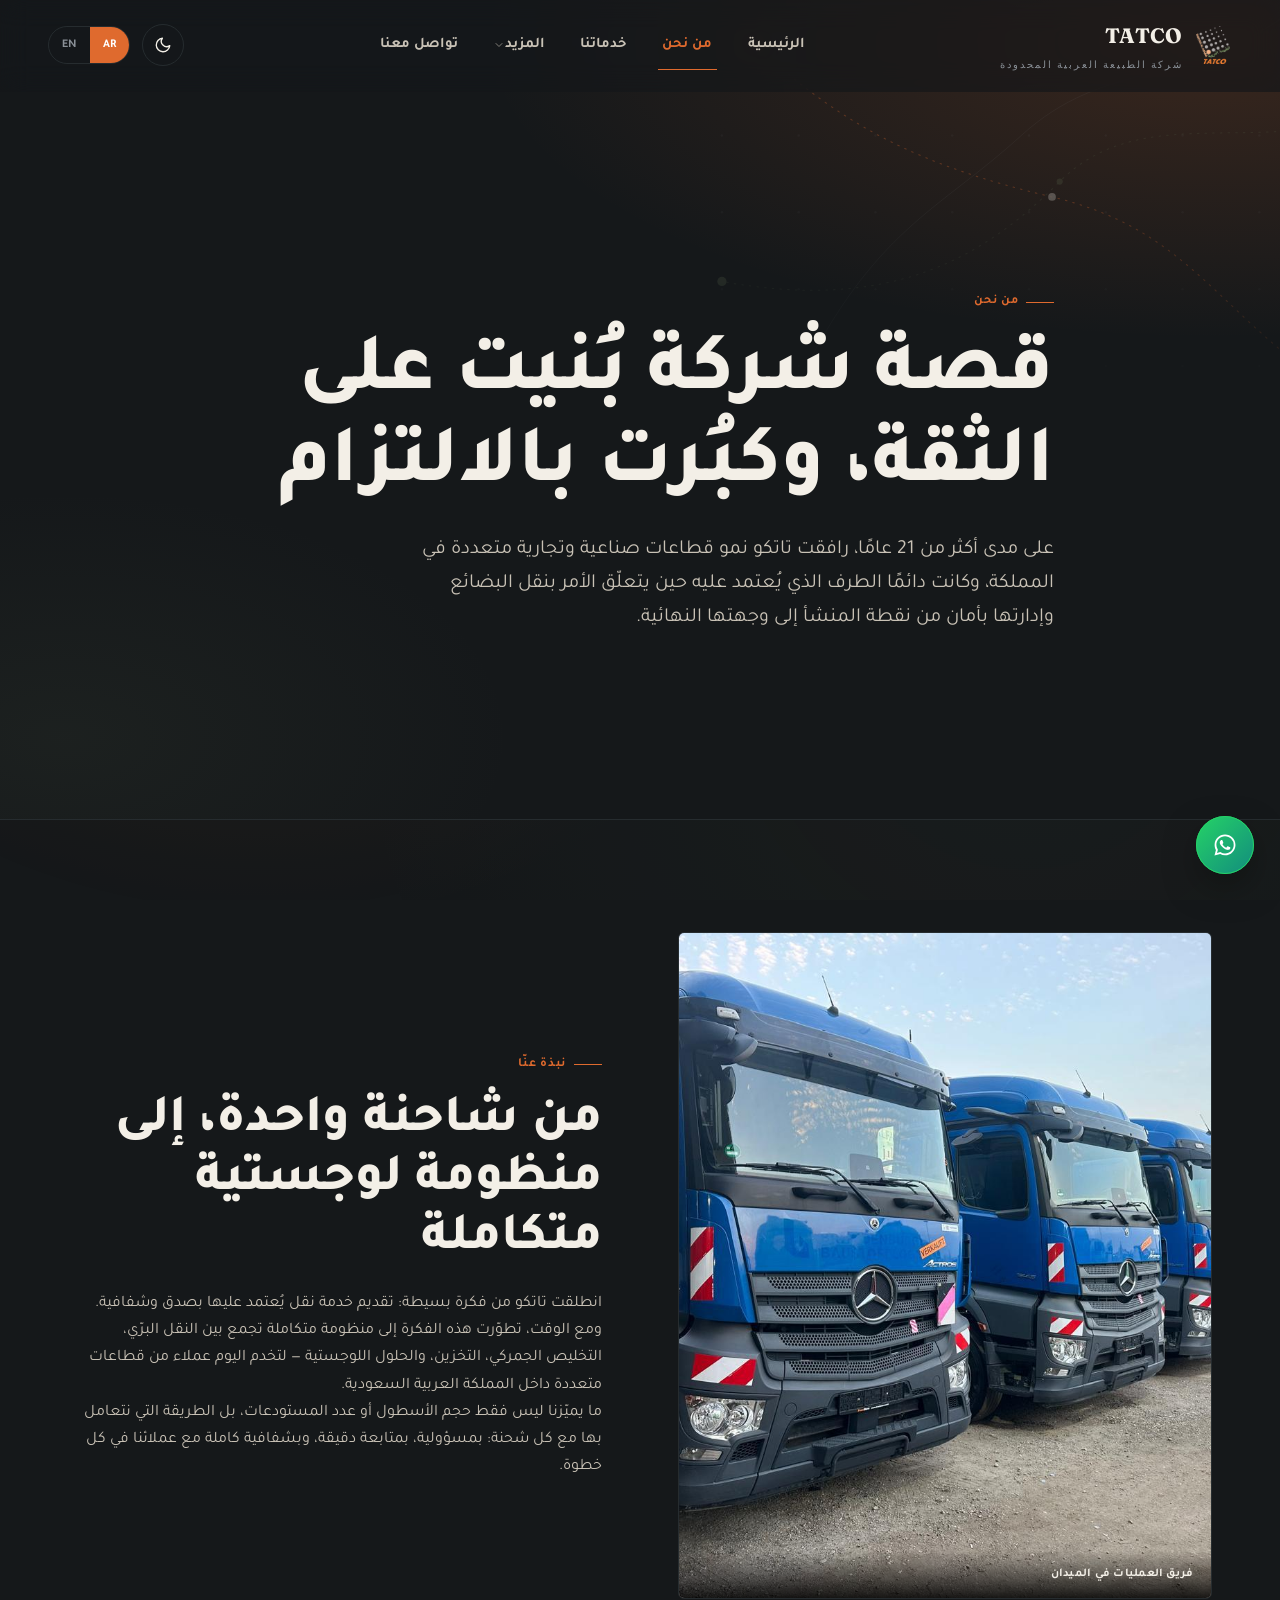
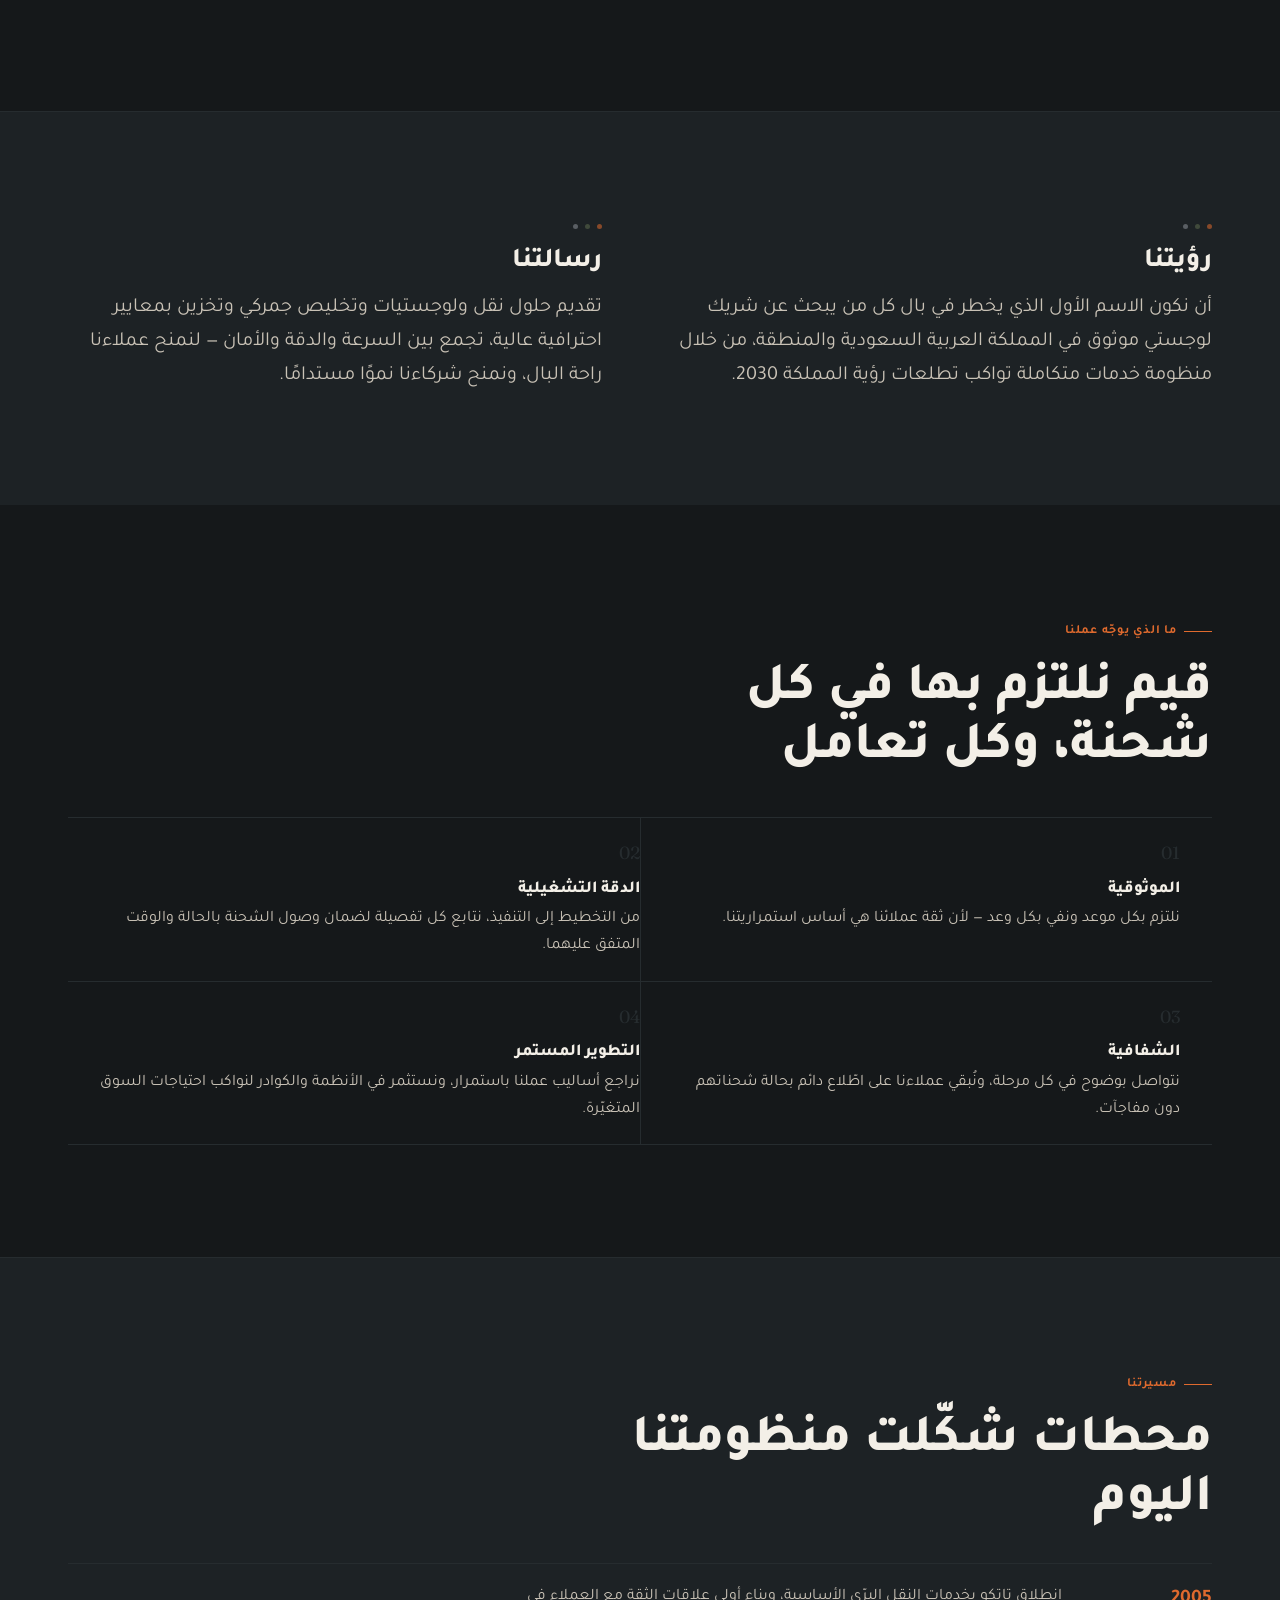
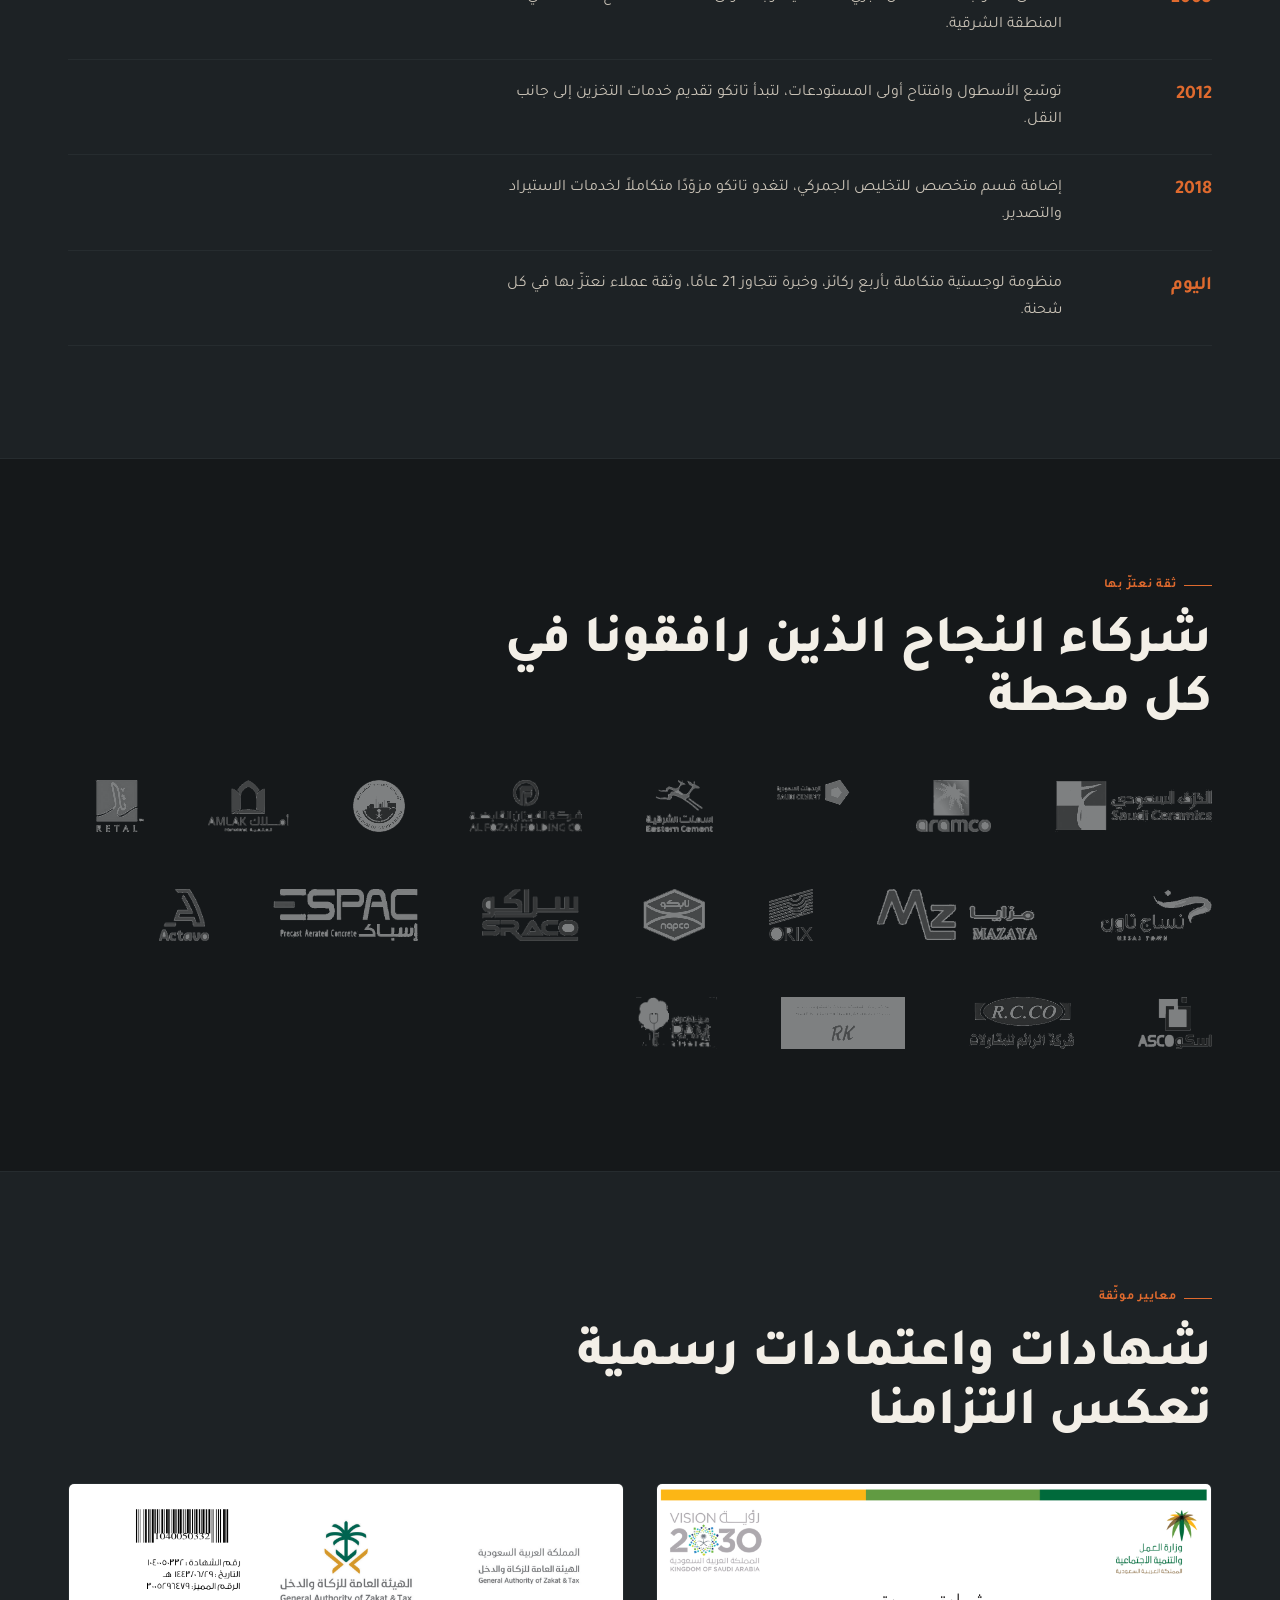
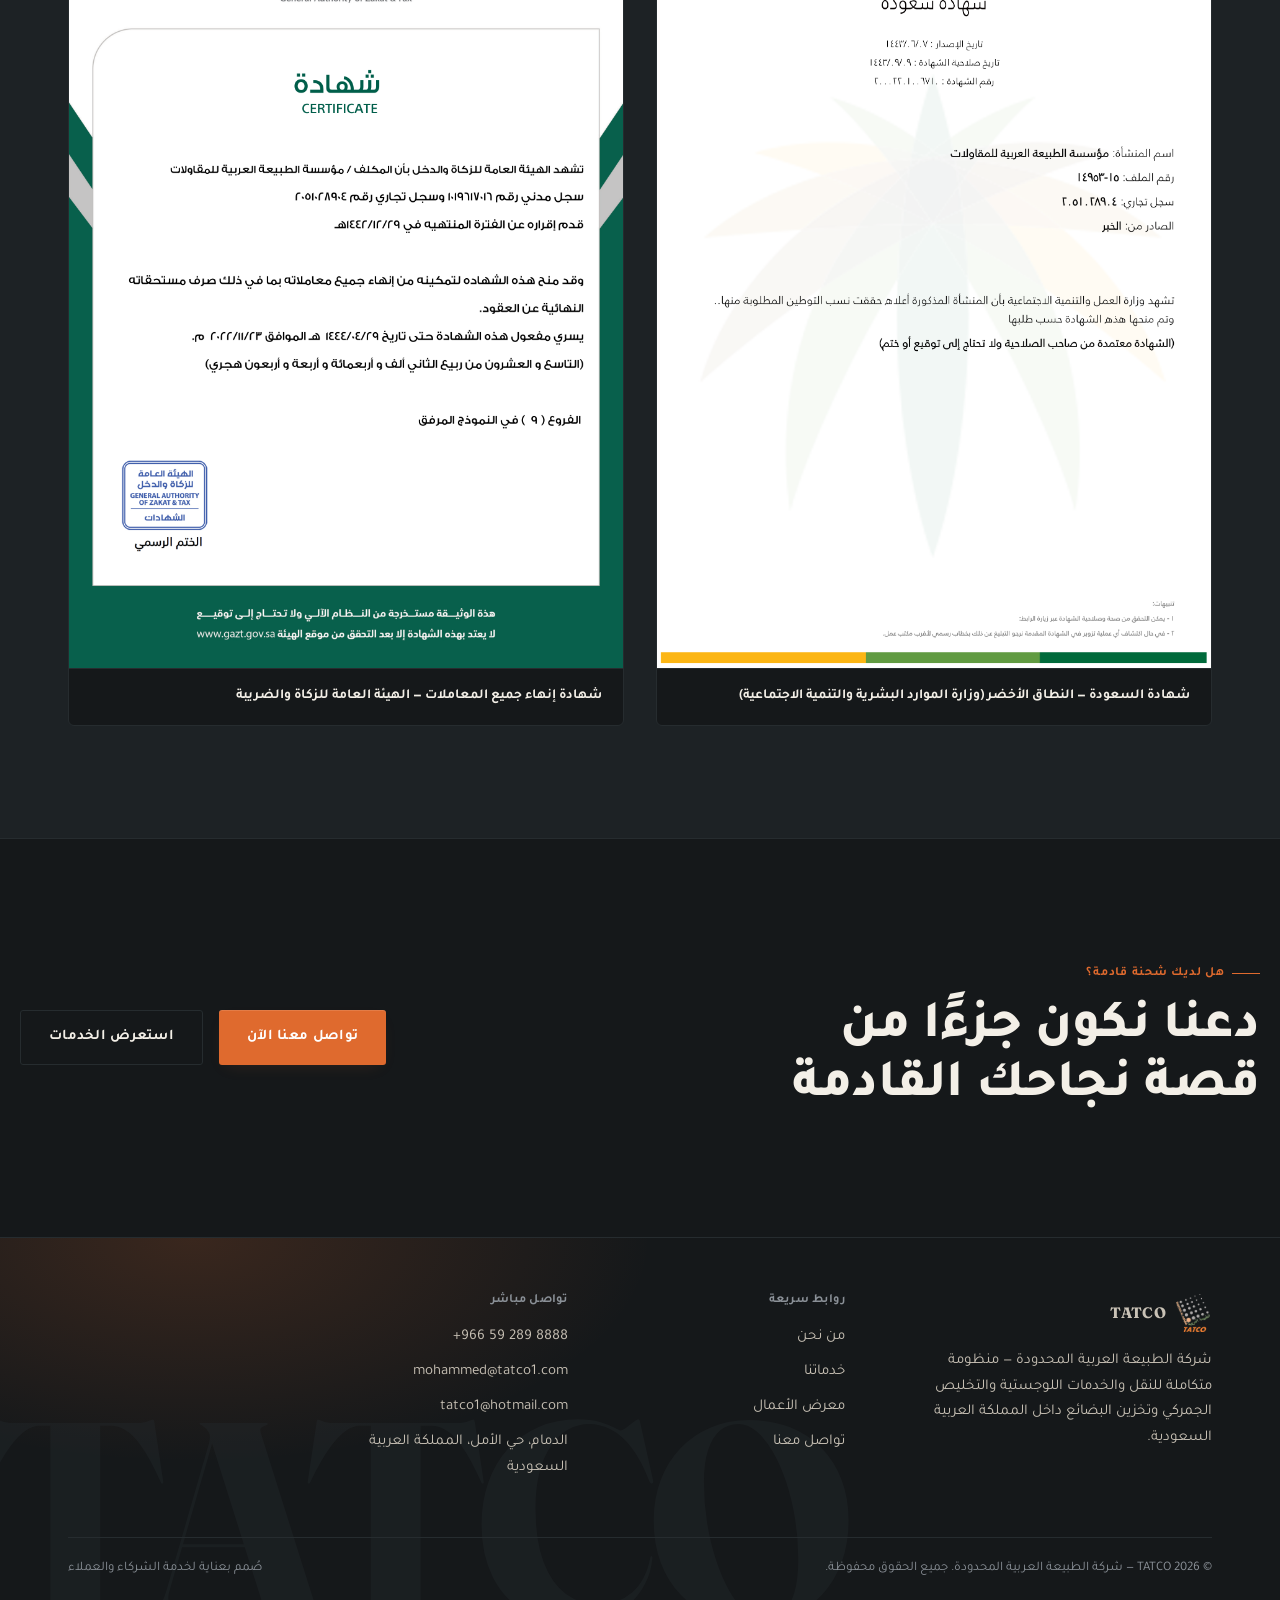
==== commit fa48b9a6: "تطوير شامل: نظام ثيمين + 6 صفحات جديدة + هوية بصرية أعمق — نظام Dark/Light Theme متكامل مع زر تبديل " ====
--- a/about.html
+++ b/about.html
@@ -1,18 +1,25 @@
 <!DOCTYPE html>
-<html lang="ar" dir="rtl" data-title-ar="من نحن | TATCO — أكثر من 21 عامًا في النقل واللوجستيات" data-title-en="About Us | TATCO — Over 21 Years in Transport &amp; Logistics">
+<html lang="ar" dir="rtl" data-theme="dark" data-title-ar="من نحن | TATCO — أكثر من 21 عامًا في النقل واللوجستيات" data-title-en="About Us | TATCO — Over 21 Years in Transport &amp; Logistics">
 <head>
 <meta charset="UTF-8">
 <meta name="viewport" content="width=device-width, initial-scale=1">
+<meta name="theme-color" content="#15181a" media="(prefers-color-scheme: dark)">
+<meta name="theme-color" content="#f5f1e8" media="(prefers-color-scheme: light)">
 <meta name="description" content="تعرّف على تاتكو: قصتنا، رؤيتنا، رسالتنا، وقيمنا التي قادتنا لأكثر من 21 عامًا من العمل في قطاع النقل والخدمات اللوجستية بالمملكة العربية السعودية.">
+<link rel="canonical" href="https://voltstore.github.io/tatco-site/about.html">
+<link rel="icon" type="image/png" href="assets/img/logo.png">
 <title>من نحن | TATCO — أكثر من 21 عامًا في النقل واللوجستيات</title>
 <link rel="preconnect" href="https://fonts.googleapis.com">
 <link rel="preconnect" href="https://fonts.gstatic.com" crossorigin>
-<link href="https://fonts.googleapis.com/css2?family=Fraunces:opsz,wght@9..144,400;9..144,600;9..144,700&family=Plus+Jakarta+Sans:wght@400;500;600;700&family=Tajawal:wght@400;500;700;800&display=swap" rel="stylesheet">
+<link href="https://fonts.googleapis.com/css2?family=Fraunces:opsz,wght@9..144,400;9..144,600;9..144,700;9..144,900&family=Plus+Jakarta+Sans:wght@400;500;600;700;800&family=Tajawal:wght@400;500;700;800;900&family=JetBrains+Mono:wght@400;500;700&display=swap" rel="stylesheet">
 <link rel="stylesheet" href="assets/css/theme.css">
 <link rel="stylesheet" href="assets/css/base.css">
 <link rel="stylesheet" href="assets/css/components.css">
+<script>(function(){try{var t=localStorage.getItem('tatco-theme')||'dark';document.documentElement.setAttribute('data-theme',t);}catch(e){}})();</script>
 </head>
 <body>
+
+<a class="skip-link" href="#main-content"><span class="lang-ar">تخطي إلى المحتوى</span><span class="lang-en">Skip to main</span></a>
 
 <svg style="position:absolute;width:0;height:0;overflow:hidden"><use href="assets/svg/icons.svg#i-logo"/></svg>
 <object type="image/svg+xml" data="assets/svg/icons.svg" style="display:none" aria-hidden="true"></object>
@@ -20,23 +27,39 @@
 <header class="nav">
   <a href="index.html" class="brand">
     <img class="mark" src="assets/img/logo.png" alt="TATCO">
-    <span>TATCO
-      <small class="lang-ar">شركة الطبيعة العربية المحدودة</small>
-      <small class="lang-en">Arabian Nature Co. Ltd.</small>
-    </span>
+    <span>TATCO<small class="lang-ar">شركة الطبيعة العربية المحدودة</small><small class="lang-en">Arabian Nature Co. Ltd.</small></span>
   </a>
-  <nav class="nav-links">
+  <nav class="nav-links" id="nav-links" aria-label="Main">
     <a href="index.html"><span class="lang-ar">الرئيسية</span><span class="lang-en">Home</span></a>
-    <a href="about.html" class="is-active"><span class="lang-ar">من نحن</span><span class="lang-en">About</span></a>
+    <a href="about.html" class="is-active" aria-current="page"><span class="lang-ar">من نحن</span><span class="lang-en">About</span></a>
     <a href="services.html"><span class="lang-ar">خدماتنا</span><span class="lang-en">Services</span></a>
-    <a href="gallery.html"><span class="lang-ar">معرض الأعمال</span><span class="lang-en">Gallery</span></a>
+    <div class="nav-dropdown">
+      <a href="case-studies.html"><span class="lang-ar">المزيد</span><span class="lang-en">More</span> <svg width="12" height="12" style="opacity:.6"><use href="assets/svg/icons.svg#i-chevron-down"/></svg></a>
+      <div class="nav-dropdown-menu">
+        <a href="tracking.html"><svg><use href="assets/svg/icons.svg#i-package"/></svg><span class="lang-ar">تتبع</span><span class="lang-en">Track</span></a>
+        <a href="case-studies.html"><svg><use href="assets/svg/icons.svg#i-trophy"/></svg><span class="lang-ar">قصص النجاح</span><span class="lang-en">Case Studies</span></a>
+        <a href="sustainability.html"><svg><use href="assets/svg/icons.svg#i-leaf"/></svg><span class="lang-ar">الاستدامة</span><span class="lang-en">Sustainability</span></a>
+        <a href="careers.html"><svg><use href="assets/svg/icons.svg#i-briefcase"/></svg><span class="lang-ar">الوظائف</span><span class="lang-en">Careers</span></a>
+        <a href="faq.html"><svg><use href="assets/svg/icons.svg#i-document"/></svg><span class="lang-ar">FAQ</span><span class="lang-en">FAQ</span></a>
+        <a href="gallery.html"><svg><use href="assets/svg/icons.svg#i-eye"/></svg><span class="lang-ar">المعرض</span><span class="lang-en">Gallery</span></a>
+      </div>
+    </div>
     <a href="contact.html"><span class="lang-ar">تواصل معنا</span><span class="lang-en">Contact</span></a>
   </nav>
   <div class="nav-tools">
-    <div class="lang-switch"><button data-lang="ar" type="button">AR</button><button data-lang="en" type="button">EN</button></div>
-    <button class="nav-burger" aria-label="فتح القائمة" type="button"><span></span><span></span><span></span></button>
+    <button class="theme-toggle" type="button" aria-label="تبديل الوضع">
+      <svg class="icon-sun"><use href="assets/svg/icons.svg#i-sun"/></svg>
+      <svg class="icon-moon"><use href="assets/svg/icons.svg#i-moon"/></svg>
+    </button>
+    <div class="lang-switch" role="group" aria-label="Language">
+      <button data-lang="ar" type="button">AR</button>
+      <button data-lang="en" type="button">EN</button>
+    </div>
+    <button class="nav-burger" aria-label="فتح القائمة" aria-expanded="false" aria-controls="nav-links" type="button"><span></span><span></span><span></span></button>
   </div>
 </header>
+
+<main id="main-content">
 
 <!-- ============ هيدر الصفحة ============ -->
 <section class="hero" style="padding-block: clamp(7rem, 14vw, 9.5rem) 3rem">
@@ -359,12 +382,14 @@
   </div>
 </footer>
 
+</main>
+
 <a class="whatsapp-fab" href="https://wa.me/966592898888" target="_blank" rel="noopener" aria-label="تواصل عبر واتساب">
   <span class="ping" aria-hidden="true"></span>
-  <svg viewBox="0 0 32 32" fill="#f3efe7"><use href="assets/svg/icons.svg#i-whatsapp"/></svg>
+  <svg viewBox="0 0 32 32"><use href="assets/svg/icons.svg#i-whatsapp"/></svg>
 </a>
-
-<script>document.getElementById('year').textContent = new Date().getFullYear();</script>
+<button class="to-top" type="button" aria-label="Back to top"><svg><use href="assets/svg/icons.svg#i-arrow"/></svg></button>
+
 <script src="assets/js/main.js"></script>
 </body>
 </html>
--- a/assets/css/theme.css
+++ b/assets/css/theme.css
@@ -1,27 +1,79 @@
 /*
-  TATCO — هوية بصرية مخصّصة
+  TATCO — هوية بصرية مزدوجة (Dark / Light)
   فلسفة التصميم: "Industrial Editorial" — صرامة لوجستية صناعية ممزوجة بطباعة تحريرية واثقة.
   لوحة الألوان مشتقة من شعار الشركة: رمادي غرافيتي عميق + برتقالي حارق + أخضر زيتوني داكن.
-  بحد أقصى لونان أساسيان + لون تمييز واحد — لا تدرّجات بنفسجية، لا أزرق افتراضي.
 */
 
+:root,
+:root[data-theme="dark"]{
+  /* ===== الوضع الداكن ===== */
+  --bg:         #15181a;
+  --ink:        #15181a;
+  --surface:    #1d2225;
+  --surface-2:  #262c2f;
+  --ink-2:      #1d2225;
+  --ink-3:      #262c2f;
+  --ink-4:      #2f3640;
+  --paper:      #f3efe7;
+  --paper-dim:  #c9c2b6;
+  --ash:        #8a9097;
+  --hairline-c: #262c2f;
+
+  --orange:     #df6a2e;
+  --orange-soft:#ef7d3c;
+  --orange-deep:#b6501f;
+  --orange-glow: rgba(223,106,46,.18);
+  --olive:      #5c6b4f;
+  --olive-dim:  #3c4738;
+  --success:    #4ade80;
+  --warning:    #facc15;
+  --danger:     #f87171;
+  --info:       #60a5fa;
+
+  --grid-line:  rgba(255,255,255,.04);
+  --noise-opacity: .04;
+  --logo-invert: 0;
+
+  color-scheme: dark;
+}
+
+:root[data-theme="light"]{
+  /* ===== الوضع الفاتح — بنفس الهوية، نسخة كريمية دافئة ===== */
+  --bg:         #f5f1e8;
+  --ink:        #f5f1e8;
+  --surface:    #fbf7ee;
+  --surface-2:  #ebe5d8;
+  --ink-2:      #fbf7ee;
+  --ink-3:      #d8d1c0;
+  --ink-4:      #c2bba9;
+  --paper:      #1a1d20;
+  --paper-dim:  #3b4248;
+  --ash:        #6b7178;
+  --hairline-c: #d8d1c0;
+
+  --orange:     #c95a22;
+  --orange-soft:#df6a2e;
+  --orange-deep:#9c4017;
+  --orange-glow: rgba(201,90,34,.14);
+  --olive:      #4a5740;
+  --olive-dim:  #3c4738;
+  --success:    #16a34a;
+  --warning:    #d97706;
+  --danger:     #dc2626;
+  --info:       #2563eb;
+
+  --grid-line:  rgba(21,24,26,.04);
+  --noise-opacity: .025;
+  --logo-invert: 0;
+
+  color-scheme: light;
+}
+
 :root{
-  /* ===== الألوان — Brand Palette ===== */
-  --ink:        #15181a;   /* خلفية أساسية: غرافيتي شبه أسود */
-  --ink-2:      #1d2225;   /* سطح بطاقات/أقسام */
-  --ink-3:      #262c2f;   /* حدود وفواصل خفيفة */
-  --paper:      #f3efe7;   /* نص/خلفية فاتحة دافئة (ليست أبيض نقي) */
-  --paper-dim:  #c9c2b6;   /* نص ثانوي على الغامق */
-  --ash:        #8a9097;   /* نص هادئ / تفاصيل */
-
-  --orange:     #df6a2e;   /* برتقالي TATCO — لون التمييز الرئيسي (CTA, روابط, تشديد) */
-  --orange-deep:#b6501f;   /* برتقالي أغمق للتدرجات/الحالات النشطة */
-  --olive:      #5c6b4f;   /* أخضر زيتوني من الشعار — لون ثانوي هادئ */
-  --olive-dim:  #3c4738;   /* أخضر زيتوني داكن للخلفيات/الأشرطة */
-
   /* ===== الطباعة ===== */
   --font-display-en: 'Fraunces', Georgia, 'Times New Roman', serif;
   --font-body-en:    'Plus Jakarta Sans', -apple-system, sans-serif;
+  --font-mono:       'JetBrains Mono', 'Fira Code', ui-monospace, monospace;
   --font-arabic:     'Tajawal', 'Segoe UI', Tahoma, sans-serif;
 
   /* ===== تباعد ===== */
@@ -38,22 +90,26 @@
   --radius-sm: 3px;
   --radius-md: 6px;
   --radius-lg: 18px;
+  --radius-pill: 999px;
   --shadow-soft: 0 1px 2px rgba(0,0,0,.25), 0 12px 32px -12px rgba(0,0,0,.45);
   --shadow-deep: 0 24px 64px -20px rgba(0,0,0,.55);
+  --shadow-glow: 0 0 0 1px var(--orange-glow), 0 24px 70px -20px var(--orange-glow);
 
-  /* ===== الحركة — Emil Kowalski rules: 150–300ms, custom cubic-bezier ===== */
+  /* ===== الحركة — Emil Kowalski: 150–300ms ===== */
   --ease-out:    cubic-bezier(0.16, 1, 0.3, 1);
   --ease-in-out: cubic-bezier(0.4, 0, 0.2, 1);
   --ease-spring: cubic-bezier(0.34, 1.56, 0.64, 1);
-  --dur-fast: 140ms;
-  --dur-base: 240ms;
-  --dur-slow: 420ms;
+  --ease-snap:   cubic-bezier(0.85, 0, 0.15, 1);
+  --dur-fast:   140ms;
+  --dur-base:   240ms;
+  --dur-slow:   420ms;
+  --dur-xslow:  720ms;
 
   --container: 1240px;
-  --hairline: 1px solid var(--ink-3);
+  --container-wide: 1440px;
+  --hairline: 1px solid var(--hairline-c);
 }
 
-/* الوضع الإنجليزي يستخدم خطوطًا لاتينية مختلفة عن العربي */
 :root[lang="en"]{
   --font-display: var(--font-display-en);
   --font-body: var(--font-body-en);
@@ -62,3 +118,21 @@
   --font-display: var(--font-arabic);
   --font-body: var(--font-arabic);
 }
+
+/* انتقال سلس بين الثيمين */
+html.theme-ready,
+html.theme-ready *,
+html.theme-ready *::before,
+html.theme-ready *::after{
+  transition:
+    background-color var(--dur-base) var(--ease-out),
+    border-color var(--dur-base) var(--ease-out),
+    color var(--dur-base) var(--ease-out),
+    fill var(--dur-base) var(--ease-out),
+    stroke var(--dur-base) var(--ease-out);
+}
+html.theme-ready *,
+html.theme-ready *::before,
+html.theme-ready *::after{
+  transition-property: background-color, border-color, color, fill, stroke;
+}
--- a/assets/css/base.css
+++ b/assets/css/base.css
@@ -3,23 +3,39 @@
    ======================================================================== */
 
 *,*::before,*::after{ box-sizing:border-box; margin:0; padding:0; }
-html{ scroll-behavior:smooth; }
+html{ scroll-behavior:smooth; scroll-padding-top:84px; }
 html,body{ height:100%; }
 
 body{
-  background:var(--ink);
+  background:var(--bg);
   color:var(--paper);
   font-family:var(--font-body);
   line-height:1.7;
   font-size:16px;
   -webkit-font-smoothing:antialiased;
   overflow-x:hidden;
+  position:relative;
+}
+
+/* خلفية حبيبية خفيفة لكامل الموقع — نسيج صناعي */
+body::before{
+  content:""; position:fixed; inset:0; z-index:-1; pointer-events:none;
+  background-image:
+    radial-gradient(circle at 20% 30%, var(--orange-glow), transparent 55%),
+    radial-gradient(circle at 80% 75%, rgba(92,107,79,.10), transparent 55%);
+  opacity:.7;
+}
+body::after{
+  content:""; position:fixed; inset:0; z-index:-1; pointer-events:none;
+  background-image: url("data:image/svg+xml;utf8,<svg xmlns='http://www.w3.org/2000/svg' width='160' height='160'><filter id='n'><feTurbulence type='fractalNoise' baseFrequency='0.85' numOctaves='2' stitchTiles='stitch'/><feColorMatrix values='0 0 0 0 0 0 0 0 0 0 0 0 0 0 0 0 0 0 .9 0'/></filter><rect width='100%' height='100%' filter='url(%23n)'/></svg>");
+  opacity: var(--noise-opacity);
+  mix-blend-mode: overlay;
 }
 
 [dir="rtl"] body{ font-family:var(--font-arabic); }
 [dir="ltr"] body{ font-family:var(--font-body-en); }
 
-/* ===== التبديل بين اللغتين — كل نص مكتوب مرتين ويُخفى أحدهما ===== */
+/* ===== التبديل بين اللغتين ===== */
 html[lang="ar"] .lang-en{ display:none !important; }
 html[lang="en"] .lang-ar{ display:none !important; }
 html[lang="en"] [dir="rtl"]{ direction:ltr; }
@@ -28,12 +44,43 @@
 a{ color:inherit; text-decoration:none; }
 ul{ list-style:none; }
 button{ font:inherit; cursor:pointer; border:none; background:none; color:inherit; }
-input,textarea{ font:inherit; }
-
-::selection{ background:var(--orange); color:var(--ink); }
+input,textarea,select{ font:inherit; color:inherit; }
+
+::selection{ background:var(--orange); color:var(--bg); }
+
+/* ===== skip to content ===== */
+.skip-link{
+  position:absolute; top:-200%; inset-inline-start:1rem; z-index:300;
+  padding:.75rem 1.6rem;
+  background:var(--orange); color:#fff;
+  font-weight:700; font-size:.9rem; white-space:nowrap;
+  border-radius:0 0 var(--radius-md) var(--radius-md);
+  transition:top var(--dur-fast) var(--ease-out);
+}
+.skip-link:focus{ top:0; outline:3px solid var(--paper); outline-offset:2px; }
+
+/* ===== focus rings ===== */
+:focus{ outline:none; }
+:focus-visible{
+  outline:2px solid var(--orange);
+  outline-offset:3px;
+  border-radius:var(--radius-sm);
+}
+
+/* ===== visually hidden ===== */
+.sr-only{
+  position:absolute; width:1px; height:1px; padding:0;
+  margin:-1px; overflow:hidden; clip:rect(0,0,0,0);
+  white-space:nowrap; border:0;
+}
 
 @media (prefers-reduced-motion: reduce){
-  *,*::before,*::after{ animation-duration:.01ms !important; animation-iteration-count:1 !important; transition-duration:.01ms !important; scroll-behavior:auto !important; }
+  *,*::before,*::after{
+    animation-duration:.01ms !important;
+    animation-iteration-count:1 !important;
+    transition-duration:.01ms !important;
+    scroll-behavior:auto !important;
+  }
 }
 
 /* ===== أدوات التخطيط ===== */
@@ -41,25 +88,27 @@
   max-width:var(--container);
   margin-inline:auto;
   padding-inline: clamp(1.25rem, 5vw, 3rem);
-}
-.section{ padding-block: clamp(3.5rem, 9vw, 7rem); }
+  position:relative;
+}
+.wrap--wide{ max-width:var(--container-wide); }
+.section{ padding-block: clamp(3.5rem, 9vw, 7rem); position:relative; }
 .section--tight{ padding-block: clamp(2rem, 5vw, 3.5rem); }
-
-/* خطوط فاصلة دقيقة بدل التقسيم بالبطاقات الموحّدة */
-.hr{ height:1px; background:var(--ink-3); border:0; }
+.section--alt{ background:var(--surface); border-block:var(--hairline); }
+
+.hr{ height:1px; background:var(--hairline-c); border:0; }
 
 /* ===== الطباعة ===== */
 h1,h2,h3,h4{
   font-family:var(--font-display);
   font-weight:700;
-  line-height:1.15;
+  line-height:1.12;
   letter-spacing:-0.01em;
   color:var(--paper);
 }
 [dir="rtl"] h1,[dir="rtl"] h2,[dir="rtl"] h3,[dir="rtl"] h4{ font-weight:800; letter-spacing:0; }
 
-h1{ font-size:clamp(2.6rem, 6vw, 4.6rem); }
-h2{ font-size:clamp(2rem, 4.4vw, 3.1rem); }
+h1{ font-size:clamp(2.6rem, 6.4vw, 5.2rem); }
+h2{ font-size:clamp(2rem, 4.6vw, 3.3rem); }
 h3{ font-size:clamp(1.3rem, 2.4vw, 1.7rem); }
 h4{ font-size:1.05rem; }
 
@@ -80,33 +129,67 @@
 .accent{ color:var(--orange); }
 .accent-olive{ color:var(--olive); }
 .muted{ color:var(--ash); }
+.mono{ font-family:var(--font-mono); font-feature-settings:"tnum","ss01"; }
+.tnum{ font-variant-numeric: tabular-nums; }
+
+/* ===== رقم كبير تحريري للأقسام ===== */
+.section-num{
+  font-family:var(--font-display-en);
+  font-size:clamp(3.4rem, 8vw, 6rem);
+  font-weight:700;
+  color:var(--ink-3);
+  line-height:1;
+  letter-spacing:-.02em;
+  display:block;
+}
+[dir="rtl"] .section-num{ font-family:var(--font-arabic); font-weight:800; }
 
 /* ===== أزرار ===== */
 .btn{
+  position:relative;
   display:inline-flex; align-items:center; gap:.65em;
   padding:.95em 1.9em;
+  min-height:44px;
   font-weight:700; font-size:.92rem;
   letter-spacing:.02em;
   border-radius:var(--radius-sm);
-  transition:transform var(--dur-fast) var(--ease-out), box-shadow var(--dur-base) var(--ease-out), background var(--dur-base) var(--ease-out), color var(--dur-base) var(--ease-out), border-color var(--dur-base) var(--ease-out);
+  transition:transform var(--dur-fast) var(--ease-out),
+             box-shadow var(--dur-base) var(--ease-out),
+             background var(--dur-base) var(--ease-out),
+             color var(--dur-base) var(--ease-out),
+             border-color var(--dur-base) var(--ease-out);
   white-space:nowrap;
+  touch-action:manipulation;
+  cursor:pointer;
+  overflow:hidden;
 }
 .btn:active{ transform:scale(.97); }
 
 .btn--solid{
-  background:var(--orange); color:var(--ink);
-}
-.btn--solid:hover{ background:#ef7d3c; box-shadow:0 10px 30px -8px rgba(223,106,46,.55); transform:translateY(-2px); }
+  background:var(--orange); color:#fff;
+  box-shadow: 0 1px 0 rgba(255,255,255,.12) inset, 0 6px 18px -8px var(--orange-glow);
+}
+.btn--solid:hover{
+  background:var(--orange-soft);
+  box-shadow:0 14px 36px -10px var(--orange-glow), 0 0 0 1px var(--orange-soft);
+  transform:translateY(-2px);
+}
 
 .btn--ghost{
-  border:1px solid var(--ink-3); color:var(--paper);
-}
-.btn--ghost:hover{ border-color:var(--orange); color:var(--orange); transform:translateY(-2px); }
+  border:1px solid var(--ink-3); color:var(--paper); background:transparent;
+}
+.btn--ghost:hover{
+  border-color:var(--orange);
+  color:var(--orange);
+  transform:translateY(-2px);
+  background: var(--orange-glow);
+}
 
 .btn--text{
   color:var(--paper); padding:0; gap:.5em;
   border-bottom:1px solid var(--ink-3);
   border-radius:0; padding-bottom:.2em;
+  min-height:auto;
 }
 .btn--text:hover{ color:var(--orange); border-color:var(--orange); }
 .btn--text svg{ transition:transform var(--dur-base) var(--ease-spring); }
@@ -114,17 +197,35 @@
 [dir="rtl"] .btn--text:hover svg{ transform:translateX(-4px) scaleX(-1); }
 [dir="rtl"] .btn--text svg{ transform:scaleX(-1); }
 
+.btn--lg{ padding:1.15em 2.3em; font-size:.98rem; }
+.btn--sm{ padding:.6em 1.2em; font-size:.82rem; min-height:38px; }
+
+/* خاصية shine عند المرور — تنفّذ بحركة gradient */
+.btn--solid::before{
+  content:""; position:absolute; inset:0;
+  background:linear-gradient(120deg, transparent 30%, rgba(255,255,255,.25) 50%, transparent 70%);
+  transform:translateX(-100%);
+  transition: transform var(--dur-slow) var(--ease-out);
+  pointer-events:none;
+}
+.btn--solid:hover::before{ transform:translateX(100%); }
+
 /* ===== الشريط العلوي ===== */
 .nav{
   position:fixed; inset-inline:0; top:0; z-index:100;
   display:flex; align-items:center; justify-content:space-between;
   padding:1.15rem clamp(1.25rem, 5vw, 3rem);
-  background:rgba(21,24,26,.7);
+  background:color-mix(in srgb, var(--bg) 70%, transparent);
   backdrop-filter:blur(14px) saturate(140%);
+  -webkit-backdrop-filter:blur(14px) saturate(140%);
   border-bottom:1px solid transparent;
-  transition:border-color var(--dur-base) var(--ease-out), background var(--dur-base) var(--ease-out);
-}
-.nav.is-scrolled{ border-color:var(--ink-3); background:rgba(21,24,26,.92); }
+  transition:border-color var(--dur-base) var(--ease-out), background var(--dur-base) var(--ease-out), padding var(--dur-base) var(--ease-out);
+}
+.nav.is-scrolled{
+  border-color:var(--hairline-c);
+  background:color-mix(in srgb, var(--bg) 92%, transparent);
+  padding-block:.85rem;
+}
 
 .brand{
   display:flex; align-items:center; gap:.7rem;
@@ -132,16 +233,24 @@
   font-weight:700; font-size:1.3rem; letter-spacing:.02em;
   color:var(--paper);
 }
-.brand .mark{ width:38px; height:38px; flex-shrink:0; object-fit:contain; }
+.brand .mark{
+  width:38px; height:38px; flex-shrink:0; object-fit:contain;
+  filter: invert(var(--logo-invert));
+  transition: transform var(--dur-base) var(--ease-spring);
+}
+.brand:hover .mark{ transform:rotate(-6deg) scale(1.08); }
 .brand small{
   display:block; font-family:var(--font-body-en); font-weight:500; font-size:.62rem;
   letter-spacing:.2em; text-transform:uppercase; color:var(--ash); margin-top:2px;
 }
 
-.nav-links{ display:flex; align-items:center; gap:clamp(1.2rem, 2.4vw, 2.4rem); }
+.nav-links{ display:flex; align-items:center; gap:clamp(1rem, 2vw, 2rem); }
 .nav-links a{
   position:relative; font-size:.92rem; font-weight:600; color:var(--paper-dim);
-  padding-block:.3rem;
+  padding-block:.6rem;
+  padding-inline:.3rem;
+  min-height:44px; display:inline-flex; align-items:center;
+  touch-action:manipulation;
   transition:color var(--dur-base) var(--ease-out);
 }
 .nav-links a::after{
@@ -154,78 +263,211 @@
 .nav-links a:hover::after, .nav-links a.is-active::after{ transform:scaleX(1); }
 .nav-links a.is-active{ color:var(--orange); }
 
-.nav-tools{ display:flex; align-items:center; gap:.9rem; }
+/* قائمة فرعية dropdown */
+.nav-dropdown{ position:relative; }
+.nav-dropdown > a::after{ display:none; }
+.nav-dropdown-menu{
+  position:absolute; top:100%; inset-inline-start:0;
+  min-width:240px;
+  background:var(--surface);
+  border:1px solid var(--hairline-c);
+  border-radius:var(--radius-md);
+  padding:.5rem;
+  opacity:0; visibility:hidden;
+  transform:translateY(8px);
+  transition: all var(--dur-base) var(--ease-out);
+  box-shadow: var(--shadow-soft);
+  z-index:101;
+}
+.nav-dropdown:hover .nav-dropdown-menu,
+.nav-dropdown:focus-within .nav-dropdown-menu{
+  opacity:1; visibility:visible; transform:translateY(4px);
+}
+.nav-dropdown-menu a{
+  display:flex; align-items:center; gap:.7rem;
+  padding:.7rem .9rem;
+  font-size:.86rem;
+  color:var(--paper);
+  border-radius:var(--radius-sm);
+  min-height:auto;
+  transition: background var(--dur-fast), color var(--dur-fast);
+}
+.nav-dropdown-menu a::after{ display:none !important; }
+.nav-dropdown-menu a:hover{ background:var(--orange-glow); color:var(--orange); }
+.nav-dropdown-menu a svg{ width:18px; height:18px; color:var(--orange); flex-shrink:0; }
+
+.nav-tools{ display:flex; align-items:center; gap:.75rem; }
 
 .lang-switch{
-  display:inline-flex; border:1px solid var(--ink-3); border-radius:999px; overflow:hidden;
+  display:inline-flex; border:1px solid var(--hairline-c); border-radius:999px; overflow:hidden;
   font-size:.74rem; font-weight:700; letter-spacing:.06em;
 }
 .lang-switch button{
-  padding:.5em 1.05em; color:var(--ash);
+  padding:.55em 1.1em; color:var(--ash);
+  min-height:36px;
+  touch-action:manipulation;
   transition:color var(--dur-base) var(--ease-out), background var(--dur-base) var(--ease-out);
 }
-.lang-switch button.is-active{ background:var(--orange); color:var(--ink); }
+.lang-switch button.is-active{ background:var(--orange); color:#fff; }
 .lang-switch button:not(.is-active):hover{ color:var(--paper); }
 
+/* زر تبديل الثيم */
+.theme-toggle{
+  width:42px; height:42px;
+  display:inline-flex; align-items:center; justify-content:center;
+  border:1px solid var(--hairline-c);
+  border-radius:999px;
+  color:var(--paper);
+  background:transparent;
+  transition: transform var(--dur-base) var(--ease-spring), border-color var(--dur-base), background var(--dur-base);
+  position:relative; overflow:hidden;
+}
+.theme-toggle:hover{ border-color:var(--orange); color:var(--orange); transform:rotate(15deg); }
+.theme-toggle svg{ width:18px; height:18px; transition: transform var(--dur-slow) var(--ease-spring), opacity var(--dur-base); }
+.theme-toggle .icon-sun,
+.theme-toggle .icon-moon{ position:absolute; }
+:root[data-theme="dark"] .theme-toggle .icon-sun{ opacity:0; transform:rotate(180deg) scale(.3); }
+:root[data-theme="dark"] .theme-toggle .icon-moon{ opacity:1; transform:rotate(0) scale(1); }
+:root[data-theme="light"] .theme-toggle .icon-sun{ opacity:1; transform:rotate(0) scale(1); }
+:root[data-theme="light"] .theme-toggle .icon-moon{ opacity:0; transform:rotate(-180deg) scale(.3); }
+
+/* زر CTA في الشريط */
+.nav .btn--sm{ padding:.6em 1.2em; }
+
 .nav-burger{
-  display:none; flex-direction:column; gap:5px; width:26px;
-}
-.nav-burger span{ height:2px; background:var(--paper); border-radius:2px; transition:transform var(--dur-base) var(--ease-spring), opacity var(--dur-fast); }
+  display:none; flex-direction:column; gap:5px; width:44px; height:44px;
+  align-items:center; justify-content:center;
+  touch-action:manipulation;
+}
+.nav-burger span{
+  height:2px; width:22px;
+  background:var(--paper); border-radius:2px;
+  transition:transform var(--dur-base) var(--ease-spring), opacity var(--dur-fast);
+}
 
 /* ===== التذييل ===== */
 .footer{
   border-top:var(--hairline);
   padding-block: var(--space-lg) var(--space-md);
   background:
-    radial-gradient(ellipse 60% 100% at 15% 0%, rgba(223,106,46,.06), transparent 60%),
-    var(--ink);
+    radial-gradient(ellipse 60% 100% at 15% 0%, var(--orange-glow), transparent 60%),
+    var(--bg);
+  position:relative;
+  overflow:hidden;
+}
+.footer::before{
+  content:"TATCO";
+  position:absolute;
+  bottom:-3rem; inset-inline-end:-1rem;
+  font-family:var(--font-display-en);
+  font-size:clamp(8rem, 22vw, 18rem);
+  font-weight:700;
+  color:var(--hairline-c);
+  opacity:.35;
+  letter-spacing:-.04em;
+  line-height:1;
+  pointer-events:none;
+  user-select:none;
 }
 .footer-grid{
-  display:grid; grid-template-columns: 1.3fr 1fr 1fr; gap: var(--space-lg);
-}
-.footer-grid h4{ color:var(--paper); margin-bottom:1rem; font-size:.82rem; letter-spacing:.14em; text-transform:uppercase; font-family:var(--font-body-en); font-weight:700; color:var(--ash); }
+  display:grid; grid-template-columns: 1.4fr 1fr 1fr 1fr; gap: var(--space-lg);
+  position:relative; z-index:1;
+}
+.footer-grid h4{
+  color:var(--ash); margin-bottom:1rem;
+  font-size:.78rem; letter-spacing:.14em; text-transform:uppercase;
+  font-family:var(--font-body-en); font-weight:700;
+}
 [dir="rtl"] .footer-grid h4{ font-family:var(--font-arabic); letter-spacing:.02em; }
-.footer-grid a, .footer-grid p{ color:var(--paper-dim); font-size:.94rem; }
+.footer-grid a, .footer-grid p, .footer-grid li{ color:var(--paper-dim); font-size:.94rem; }
 .footer-grid li + li{ margin-top:.6rem; }
-.footer-grid a{ transition:color var(--dur-base); }
+.footer-grid a{ transition:color var(--dur-base); display:inline-flex; align-items:center; gap:.5rem; }
 .footer-grid a:hover{ color:var(--orange); }
+.footer-grid a svg{ width:14px; height:14px; opacity:.6; transition: opacity var(--dur-base); }
+.footer-grid a:hover svg{ opacity:1; }
+
+.footer-social{
+  display:flex; gap:.6rem; margin-top:1rem;
+}
+.footer-social a{
+  width:38px; height:38px;
+  display:inline-flex; align-items:center; justify-content:center;
+  border:1px solid var(--hairline-c);
+  border-radius:50%;
+  transition: all var(--dur-base) var(--ease-out);
+}
+.footer-social a:hover{
+  background:var(--orange); color:#fff; border-color:var(--orange);
+  transform:translateY(-3px);
+}
+.footer-social a svg{ width:16px; height:16px; opacity:1; }
+
 .footer-bottom{
   margin-top: var(--space-lg);
   padding-top: var(--space-sm);
   border-top:var(--hairline);
   display:flex; justify-content:space-between; flex-wrap:wrap; gap:1rem;
   font-size:.82rem; color:var(--ash);
+  position:relative; z-index:1;
 }
 
 /* ===== زر واتساب العائم ===== */
 .whatsapp-fab{
-  position:fixed; bottom:1.6rem; left:1.6rem; z-index:90;
+  position:fixed; bottom:1.6rem; inset-inline-start:1.6rem; z-index:90;
   width:58px; height:58px; border-radius:50%;
   display:flex; align-items:center; justify-content:center;
-  background:var(--olive);
-  box-shadow:0 14px 40px -10px rgba(0,0,0,.6);
+  background:linear-gradient(135deg, #25d366, #128c7e);
+  box-shadow:0 14px 40px -10px rgba(0,0,0,.6), 0 0 0 0 rgba(37,211,102,.4);
   transition:transform var(--dur-base) var(--ease-spring), box-shadow var(--dur-base) var(--ease-out);
-}
-.whatsapp-fab:hover{ transform:translateY(-4px) scale(1.05); box-shadow:0 20px 50px -10px rgba(92,107,79,.65); }
-.whatsapp-fab svg{ width:28px; height:28px; }
+  touch-action:manipulation;
+}
+.whatsapp-fab:hover{
+  transform:translateY(-4px) scale(1.05);
+  box-shadow:0 20px 50px -10px rgba(37,211,102,.4), 0 0 0 8px rgba(37,211,102,.12);
+}
+.whatsapp-fab:focus-visible{ outline:3px solid #25d366; outline-offset:4px; }
+.whatsapp-fab svg{ width:28px; height:28px; color:#fff; }
 .whatsapp-fab .ping{
-  position:absolute; inset:0; border-radius:50%; border:1px solid var(--olive);
+  position:absolute; inset:0; border-radius:50%; border:1.5px solid #25d366;
   animation: ping 2.6s var(--ease-out) infinite;
 }
 @keyframes ping{
   0%{ transform:scale(1); opacity:.7; }
-  100%{ transform:scale(1.6); opacity:0; }
-}
+  100%{ transform:scale(1.7); opacity:0; }
+}
+
+/* زر "العودة للأعلى" */
+.to-top{
+  position:fixed; bottom:1.6rem; inset-inline-end:1.6rem; z-index:90;
+  width:46px; height:46px; border-radius:50%;
+  display:flex; align-items:center; justify-content:center;
+  background:var(--surface);
+  border:1px solid var(--hairline-c);
+  color:var(--paper);
+  transition: all var(--dur-base) var(--ease-out);
+  opacity:0; pointer-events:none; transform:translateY(20px);
+}
+.to-top.is-visible{ opacity:1; pointer-events:auto; transform:none; }
+.to-top:hover{ background:var(--orange); color:#fff; border-color:var(--orange); transform:translateY(-4px); }
+.to-top svg{ width:18px; height:18px; transform:rotate(-90deg); }
 
 /* ===== أدوات ظهور عند التمرير ===== */
 .reveal{
-  opacity:0; transform:translateY(18px);
+  opacity:0; transform:translateY(22px);
   transition:opacity var(--dur-slow) var(--ease-out), transform var(--dur-slow) var(--ease-out);
 }
 .reveal.is-visible{ opacity:1; transform:none; }
 .reveal-stagger > *{ transition-delay: calc(var(--i, 0) * 70ms); }
 
-/* ===== شارة رقمية (الإحصائيات) ===== */
+.reveal-up{ transform:translateY(40px); }
+.reveal-left{ transform:translateX(-40px); }
+.reveal-right{ transform:translateX(40px); }
+.reveal-scale{ transform:scale(.94); }
+.reveal-left.is-visible,
+.reveal-right.is-visible,
+.reveal-scale.is-visible{ transform:none; }
+
+/* ===== شارة رقمية ===== */
 .stat{ display:flex; flex-direction:column; gap:.3rem; }
 .stat .num{
   font-family:var(--font-display-en); font-size:clamp(2.6rem,5vw,3.6rem); font-weight:700;
@@ -235,11 +477,13 @@
 .stat .num .accent{ font-family:inherit; }
 .stat .label{ font-size:.86rem; color:var(--ash); letter-spacing:.04em; }
 
-/* ===== شبكة غير متماثلة عامة ===== */
+/* ===== شبكات ===== */
 .grid-2{ display:grid; grid-template-columns: 1fr 1fr; gap: clamp(2rem, 6vw, 5rem); align-items:center; }
 .grid-asym{ display:grid; grid-template-columns: 1.15fr .85fr; gap: clamp(2rem, 6vw, 4.5rem); }
-
-/* ===== خط هندسي زخرفي (نمط النقاط من الشعار) ===== */
+.grid-3{ display:grid; grid-template-columns: repeat(3, 1fr); gap: clamp(1.2rem, 3vw, 2rem); }
+.grid-4{ display:grid; grid-template-columns: repeat(4, 1fr); gap: clamp(1rem, 2.5vw, 1.6rem); }
+
+/* ===== خط هندسي زخرفي ===== */
 .dotline{
   display:flex; gap:7px; align-items:center;
 }
@@ -247,27 +491,75 @@
 .dotline span:nth-child(2){ background:var(--olive); }
 .dotline span:nth-child(3){ background:var(--ash); }
 
+/* ===== شارة معلومات (badge) ===== */
+.badge{
+  display:inline-flex; align-items:center; gap:.4rem;
+  padding:.35em .85em;
+  font-size:.72rem; font-weight:700;
+  letter-spacing:.1em; text-transform:uppercase;
+  border:1px solid var(--hairline-c);
+  border-radius:var(--radius-pill);
+  color:var(--ash);
+  background:var(--surface);
+}
+[dir="rtl"] .badge{ letter-spacing:0; text-transform:none; font-size:.78rem; }
+.badge--orange{ color:var(--orange); border-color:var(--orange-glow); background:var(--orange-glow); }
+.badge--olive{ color:var(--olive); border-color:rgba(92,107,79,.2); background:rgba(92,107,79,.08); }
+.badge--success{ color:var(--success); border-color:rgba(74,222,128,.25); background:rgba(74,222,128,.08); }
+.badge--dot::before{
+  content:""; width:7px; height:7px; border-radius:50%;
+  background:currentColor;
+  animation: pulse-dot 2s var(--ease-in-out) infinite;
+}
+@keyframes pulse-dot{
+  0%,100%{ opacity:1; transform:scale(1); }
+  50%{ opacity:.5; transform:scale(1.4); }
+}
+
 /* ===== استجابة ===== */
+@media (max-width: 1020px){
+  .nav-links{ gap: clamp(.8rem, 1.5vw, 1.4rem); }
+  .nav-links a{ font-size:.86rem; }
+}
+
 @media (max-width: 920px){
   .nav-links{
     position:fixed; top:0; left:0;
-    width:100vw; height:100vh;
-    flex-direction:column; justify-content:center; align-items:center; gap:2rem;
-    background:var(--ink);
+    width:100vw; height:100vh; height:100dvh;
+    flex-direction:column; justify-content:center; align-items:center; gap:1.5rem;
+    background:var(--bg);
     transform:translateY(-100%);
     transition:transform var(--dur-slow) var(--ease-in-out);
+    padding-block: 5rem 2rem;
+    overflow-y:auto;
   }
   .nav-links.is-open{ transform:translateY(0); }
-  .nav-links a{ font-size:1.4rem; }
+  .nav-links a{ font-size:1.25rem; }
   .nav-burger{ display:flex; z-index:101; }
   .nav-burger.is-open span:nth-child(1){ transform:translateY(7px) rotate(45deg); }
   .nav-burger.is-open span:nth-child(2){ opacity:0; }
   .nav-burger.is-open span:nth-child(3){ transform:translateY(-7px) rotate(-45deg); }
 
-  .grid-2,.grid-asym{ grid-template-columns:1fr; }
-  .footer-grid{ grid-template-columns:1fr; gap:2.4rem; }
+  .nav-dropdown-menu{
+    position:static; transform:none !important; opacity:1; visibility:visible;
+    background:transparent; border:none; padding:0; box-shadow:none;
+    min-width:auto;
+  }
+  .nav-dropdown-menu a{ font-size:1rem; justify-content:center; }
+
+  .grid-2, .grid-asym, .grid-3, .grid-4{ grid-template-columns:1fr; }
+  .footer-grid{ grid-template-columns:1fr 1fr; gap:2rem; }
 }
 
 @media (max-width: 600px){
-  .whatsapp-fab{ width:52px; height:52px; bottom:1.1rem; left:1.1rem; }
-}
+  .footer-grid{ grid-template-columns:1fr; }
+  .whatsapp-fab{ width:52px; height:52px; bottom:1.1rem; inset-inline-start:1.1rem; }
+  .to-top{ width:42px; height:42px; bottom:1.1rem; inset-inline-end:1.1rem; }
+}
+
+/* ===== fade-in عام عند تحميل الصفحة ===== */
+@keyframes page-in{
+  from{ opacity:0; transform:translateY(8px); }
+  to{ opacity:1; transform:none; }
+}
+main, .hero{ animation: page-in var(--dur-xslow) var(--ease-out) both; }
--- a/assets/css/components.css
+++ b/assets/css/components.css
@@ -6,17 +6,24 @@
 .hero{
   position:relative;
   padding-block: clamp(7.5rem, 16vw, 11rem) clamp(4rem, 8vw, 6rem);
+  min-height:min(100dvh, 820px);
+  display:flex; flex-direction:column; justify-content:center;
   overflow:hidden;
   border-bottom:var(--hairline);
+  background:
+    radial-gradient(ellipse 110% 70% at 95% 5%, var(--orange-glow), transparent 52%),
+    radial-gradient(ellipse 70% 60% at 5% 90%, rgba(92,107,79,.10), transparent 50%),
+    var(--bg);
 }
 .hero-net{
   position:absolute; inset-inline-end:-8%; top:-6%;
-  width:min(64vw, 880px); opacity:.5;
+  width:min(64vw, 880px); opacity:.45;
   pointer-events:none;
   -webkit-mask-image:linear-gradient(to bottom, black 45%, transparent 92%);
   mask-image:linear-gradient(to bottom, black 45%, transparent 92%);
 }
 [dir="rtl"] .hero-net{ inset-inline-end:auto; inset-inline-start:-8%; transform:scaleX(-1); }
+:root[data-theme="light"] .hero-net{ opacity:.18; filter:invert(1); }
 
 .hero-grid{ display:grid; grid-template-columns: 1.2fr .8fr; gap:clamp(2rem,6vw,5rem); align-items:end; position:relative; z-index:2; }
 .hero h1{ margin-block: 1.1rem 1.4rem; }
@@ -25,12 +32,36 @@
 
 .hero-meta{
   display:flex; flex-direction:column; gap:1.6rem;
-  border-inline-start:1px solid var(--ink-3);
+  border-inline-start:1px solid var(--hairline-c);
   padding-inline-start:1.6rem;
 }
-[dir="rtl"] .hero-meta{ border-inline-start:none; border-inline-end:1px solid var(--ink-3); padding-inline-start:0; padding-inline-end:1.6rem; }
-
-/* ===== شريط المكاسب — ما يربحه العميل فورًا ===== */
+[dir="rtl"] .hero-meta{ border-inline-start:none; border-inline-end:1px solid var(--hairline-c); padding-inline-start:0; padding-inline-end:1.6rem; }
+
+/* هيرو ثانوي للصفحات الداخلية */
+.hero--inner{
+  min-height: min(70dvh, 560px);
+  padding-block: clamp(7rem, 14vw, 10rem) clamp(3rem, 6vw, 4.5rem);
+}
+.hero--inner .hero-grid{ grid-template-columns: 1.4fr .6fr; align-items:center; }
+.hero--inner h1{ font-size:clamp(2.2rem, 5.5vw, 4rem); }
+
+/* عناصر طبقية في الهيرو — نقاط مضيئة متحركة */
+.hero-orbs span{
+  position:absolute; width:6px; height:6px; border-radius:50%;
+  background:var(--orange); opacity:.4;
+  filter: blur(.5px);
+  animation: orb-float 8s ease-in-out infinite;
+}
+.hero-orbs span:nth-child(1){ top:30%; inset-inline-start:18%; animation-delay:0s; }
+.hero-orbs span:nth-child(2){ top:55%; inset-inline-start:35%; background:var(--olive); animation-delay:-2s; }
+.hero-orbs span:nth-child(3){ top:25%; inset-inline-start:65%; animation-delay:-4s; }
+.hero-orbs span:nth-child(4){ top:70%; inset-inline-start:80%; background:var(--olive); animation-delay:-6s; }
+@keyframes orb-float{
+  0%,100%{ transform: translateY(0); opacity:.4; }
+  50%{ transform: translateY(-16px); opacity:.8; }
+}
+
+/* ===== شريط المكاسب ===== */
 .gains{
   display:flex; flex-wrap:wrap; gap: clamp(1.3rem, 4vw, 3rem);
   padding-block: 1.4rem;
@@ -45,52 +76,95 @@
 .gain svg{ width:20px; height:20px; color:var(--olive); flex-shrink:0; transition: color var(--dur-base) var(--ease-out); }
 .gain:hover svg{ color:var(--orange); }
 
+/* ===== Marquee — شريط أرقام متحرك ===== */
+.marquee{
+  overflow:hidden;
+  border-block: var(--hairline);
+  padding-block: 1rem;
+  background: var(--surface);
+}
+.marquee-track{
+  display:inline-flex; gap:3rem; align-items:center;
+  animation: marquee 38s linear infinite;
+  white-space:nowrap;
+}
+.marquee:hover .marquee-track{ animation-play-state:paused; }
+.marquee-item{
+  display:inline-flex; align-items:center; gap:.6rem;
+  font-family:var(--font-mono); font-size:.84rem;
+  color:var(--ash); letter-spacing:.04em;
+}
+.marquee-item strong{ color:var(--orange); font-weight:700; }
+.marquee-item::after{
+  content:"·"; color:var(--ink-3); margin-inline-start:3rem;
+}
+@keyframes marquee{
+  from{ transform:translateX(0); }
+  to{ transform:translateX(-50%); }
+}
+[dir="rtl"] .marquee-track{ animation-name: marquee-rtl; }
+@keyframes marquee-rtl{
+  from{ transform:translateX(0); }
+  to{ transform:translateX(50%); }
+}
+
 /* ===== شريط إحصائيات ===== */
 .stats-bar{
   display:grid; grid-template-columns:repeat(4,1fr);
   border-block:var(--hairline);
+  position:relative;
+  background: var(--surface);
+}
+.stats-bar::before{
+  content:""; position:absolute; inset-inline:0; top:0; height:2px;
+  background:linear-gradient(90deg, var(--orange), var(--olive), transparent);
+  opacity:.6;
 }
 .stats-bar .stat{
   padding: var(--space-md) clamp(1rem, 3vw, 2rem);
   border-inline-end:var(--hairline);
-}
+  position:relative;
+  transition: background var(--dur-base);
+}
+.stats-bar .stat:hover{ background: color-mix(in srgb, var(--orange-glow) 50%, transparent); }
 .stats-bar .stat:last-child{ border-inline-end:0; }
 
-/* ===== إطار صورة — يحل محل الصور الحقيقية لحين توفّرها ===== */
+/* ===== إطار صورة ===== */
 .frame{
   position:relative;
   border-radius: var(--radius-md);
   overflow:hidden;
-  border:1px solid var(--ink-3);
-  background: linear-gradient(155deg, var(--ink-2), var(--ink) 70%);
+  border:1px solid var(--hairline-c);
+  background: linear-gradient(155deg, var(--surface), var(--bg) 70%);
   isolation:isolate;
 }
 .frame::before{
-  /* نمط نقطي زخرفي يظهر إذا لم تتوفر صورة بعد */
   content:""; position:absolute; inset:0;
   background-image: radial-gradient(currentColor 1px, transparent 1.4px);
   background-size:22px 22px;
-  color:var(--ink-3);
+  color:var(--hairline-c);
   opacity:.7;
 }
 .frame::after{
   content:""; position:absolute; inset:0;
   background:
-    radial-gradient(ellipse at 30% 110%, rgba(223,106,46,.16), transparent 60%),
+    radial-gradient(ellipse at 30% 110%, var(--orange-glow), transparent 60%),
     radial-gradient(ellipse at 110% -10%, rgba(92,107,79,.18), transparent 55%);
 }
 .frame img{
   position:relative; z-index:1;
   width:100%; height:100%; object-fit:cover;
   display:block;
-}
+  transition: transform var(--dur-xslow) var(--ease-out);
+}
+.frame:hover img{ transform:scale(1.04); }
 .frame .frame-tag{
   position:absolute; z-index:2; bottom:0; inset-inline-start:0;
   display:flex; align-items:center; gap:.6rem;
   padding:.85rem 1.1rem;
   font-size:.74rem; letter-spacing:.12em; text-transform:uppercase; font-weight:700;
-  color:var(--paper-dim);
-  background:linear-gradient(to top, rgba(21,24,26,.85), transparent);
+  color:#f3efe7;
+  background:linear-gradient(to top, rgba(0,0,0,.85), transparent);
   width:100%;
 }
 [dir="rtl"] .frame .frame-tag{ letter-spacing:.02em; text-transform:none; }
@@ -100,17 +174,25 @@
 .frame--square{ aspect-ratio: 1 / 1; }
 .frame--cinema{ aspect-ratio: 21 / 9; }
 
-/* ===== بطاقة خدمة — بدون شبكة بطاقات موحدة، عبر قائمة مرقّمة تحريرية ===== */
+/* ===== الخدمات ===== */
 .service-row{
   display:grid; grid-template-columns: 5rem 1fr 1.1fr;
   gap: clamp(1.5rem, 4vw, 3rem);
   align-items:start;
   padding-block: clamp(1.8rem, 4vw, 2.6rem);
   border-top:var(--hairline);
-  transition: background var(--dur-base) var(--ease-out);
+  cursor:pointer;
+  transition: background var(--dur-base) var(--ease-out), padding-inline var(--dur-base) var(--ease-out);
+  position:relative;
 }
 .service-row:last-child{ border-bottom:var(--hairline); }
-.service-row:hover{ background:rgba(223,106,46,.035); }
+.service-row::before{
+  content:""; position:absolute; inset-inline-start:0; top:0; height:100%; width:3px;
+  background:var(--orange); transform:scaleY(0); transform-origin:top;
+  transition: transform var(--dur-base) var(--ease-out);
+}
+.service-row:hover{ background:var(--orange-glow); }
+.service-row:hover::before{ transform:scaleY(1); }
 
 .service-index{
   font-family:var(--font-display-en); font-size:1.5rem; color:var(--ink-3);
@@ -118,15 +200,12 @@
 }
 .service-row:hover .service-index{ color:var(--orange); }
 
-.service-icon{
-  width:46px; height:46px; color:var(--orange);
-  flex-shrink:0;
-}
+.service-icon{ width:46px; height:46px; color:var(--orange); flex-shrink:0; }
 .service-head{ display:flex; align-items:flex-start; gap:1.2rem; }
 .service-row h3{ margin-bottom:.5rem; }
 .service-row p{ margin:0; }
 
-/* ===== شبكة المعرض — غير متماثلة، ليست بنفس المقاسات ===== */
+/* ===== Gallery grid ===== */
 .gallery-grid{
   display:grid;
   grid-template-columns: repeat(6, 1fr);
@@ -144,14 +223,16 @@
   .gallery-grid .frame{ grid-column:span 1 !important; grid-row:auto !important; }
 }
 
-/* ===== تايم لاين (نبذة الشركة) ===== */
+/* ===== Timeline ===== */
 .timeline{ display:flex; flex-direction:column; }
 .timeline-row{
   display:grid; grid-template-columns: 7rem 1fr;
   gap: clamp(1.2rem, 3vw, 2.6rem);
   padding-block: var(--space-sm);
   border-top:var(--hairline);
-}
+  transition: background var(--dur-base);
+}
+.timeline-row:hover{ background: var(--orange-glow); }
 .timeline-row:last-child{ border-bottom:var(--hairline); }
 .timeline-year{ font-family:var(--font-display-en); font-weight:700; color:var(--orange); font-size:1.2rem; }
 [dir="rtl"] .timeline-year{ font-family:var(--font-arabic); }
@@ -161,8 +242,10 @@
 .value-item{
   padding: var(--space-sm) var(--space-md) var(--space-sm) 0;
   border-top:var(--hairline);
+  transition: background var(--dur-base);
 }
 [dir="rtl"] .value-item{ padding: var(--space-sm) 0 var(--space-sm) var(--space-md); }
+.value-item:hover{ background: var(--orange-glow); }
 .value-item:nth-child(odd){ border-inline-end:var(--hairline); padding-inline-end:var(--space-md); }
 [dir="rtl"] .value-item:nth-child(odd){ padding-inline-start:var(--space-md); }
 .value-item:nth-last-child(-n+2){ border-bottom:var(--hairline); }
@@ -185,7 +268,7 @@
 [dir="rtl"] .contact-item .ci-label{ letter-spacing:.02em; text-transform:none; }
 
 .map-frame{
-  border:1px solid var(--ink-3); border-radius: var(--radius-md); overflow:hidden;
+  border:1px solid var(--hairline-c); border-radius: var(--radius-md); overflow:hidden;
   filter:grayscale(.45) contrast(1.08) brightness(.85);
   transition:filter var(--dur-slow) var(--ease-out);
   aspect-ratio: 4/3;
@@ -193,7 +276,79 @@
 .map-frame:hover{ filter:none; }
 .map-frame iframe{ width:100%; height:100%; border:0; display:block; }
 
-/* ===== شركاء النجاح — شعارات حرّة بلا صناديق ===== */
+/* ===== Form / Input ===== */
+.field{ display:flex; flex-direction:column; gap:.45rem; margin-bottom:1.1rem; }
+.field label{
+  font-size:.82rem; font-weight:700; color:var(--paper);
+  letter-spacing:.04em;
+}
+.field input,
+.field textarea,
+.field select{
+  background: var(--surface);
+  border:1px solid var(--hairline-c);
+  border-radius: var(--radius-sm);
+  padding:.95em 1.1em;
+  color:var(--paper);
+  font-size:.95rem;
+  min-height:44px;
+  transition: border-color var(--dur-base), background var(--dur-base), box-shadow var(--dur-base);
+}
+.field textarea{ min-height: 120px; resize:vertical; line-height:1.6; }
+.field input:focus,
+.field textarea:focus,
+.field select:focus{
+  border-color:var(--orange);
+  background: var(--bg);
+  box-shadow: 0 0 0 4px var(--orange-glow);
+  outline:none;
+}
+.field input::placeholder, .field textarea::placeholder{ color:var(--ash); opacity:.7; }
+.field .helper{ font-size:.78rem; color:var(--ash); }
+.field .helper.error{ color:var(--danger); }
+.field input.is-invalid,
+.field textarea.is-invalid{ border-color:var(--danger); box-shadow: 0 0 0 4px rgba(248,113,113,.12); }
+
+.form-row{ display:grid; grid-template-columns: 1fr 1fr; gap:1rem 1.4rem; }
+@media (max-width: 640px){ .form-row{ grid-template-columns:1fr; } }
+
+.checkbox{
+  display:flex; align-items:flex-start; gap:.7rem; cursor:pointer;
+  padding:.5rem 0; min-height:44px;
+}
+.checkbox input{
+  appearance:none; width:18px; height:18px;
+  border:1.5px solid var(--ink-3); border-radius:3px; background:var(--surface);
+  cursor:pointer; flex-shrink:0; margin-top:2px;
+  position:relative;
+  transition: all var(--dur-base);
+}
+.checkbox input:checked{ background:var(--orange); border-color:var(--orange); }
+.checkbox input:checked::after{
+  content:""; position:absolute; inset:0;
+  background:url("data:image/svg+xml;utf8,<svg xmlns='http://www.w3.org/2000/svg' viewBox='0 0 24 24' fill='none' stroke='white' stroke-width='3.5' stroke-linecap='round' stroke-linejoin='round'><path d='M20 6L9 17l-5-5'/></svg>") center/12px no-repeat;
+}
+.checkbox span{ font-size:.92rem; color:var(--paper-dim); line-height:1.5; }
+
+/* رسالة نجاح بعد الإرسال */
+.form-success{
+  display:none; padding:1rem 1.2rem;
+  background:rgba(74,222,128,.08); border:1px solid rgba(74,222,128,.25);
+  border-radius:var(--radius-md); color:var(--success);
+  font-size:.94rem; font-weight:600;
+  align-items:center; gap:.7rem;
+  margin-top:1rem;
+  animation: slide-in var(--dur-base) var(--ease-out);
+}
+.form-success svg{ width:20px; height:20px; flex-shrink:0; }
+form.is-submitted .form-success{ display:flex; }
+
+@keyframes slide-in{
+  from{ opacity:0; transform:translateY(8px); }
+  to{ opacity:1; transform:none; }
+}
+
+/* ===== Partners — شعارات حرّة ===== */
 .partners-grid{
   display:flex; flex-wrap:wrap; align-items:center;
   gap: clamp(1.8rem, 4.4vw, 3.6rem) clamp(2.2rem, 5vw, 4.4rem);
@@ -202,29 +357,28 @@
 .partner-chip{
   display:flex; align-items:center; justify-content:center;
   height: clamp(38px, 5vw, 52px);
+  cursor:pointer;
 }
 .partner-chip img{
   display:block; height:100%; width:auto; max-width: clamp(110px, 14vw, 160px);
   object-fit:contain;
-  filter: grayscale(1) brightness(1.65) opacity(.5);
+  filter: grayscale(1) brightness(1.65) opacity(.45);
   transition: filter var(--dur-slow) var(--ease-out), transform var(--dur-base) var(--ease-spring);
 }
-.partner-chip:hover img{
+:root[data-theme="light"] .partner-chip img{ filter: grayscale(1) brightness(.5) opacity(.55); }
+.partner-chip:hover img, .partner-chip:focus-within img{
   filter: grayscale(0) brightness(1) opacity(1);
   transform: scale(1.08);
 }
 
-@media (max-width: 720px){ .partners-grid{ justify-content:space-between; } }
-@media (max-width: 560px){ .partners-grid{ grid-template-columns: repeat(2, 1fr); } }
-
-/* ===== الشهادات والاعتمادات ===== */
+/* ===== الشهادات ===== */
 .certs-grid{
   display:grid; grid-template-columns: repeat(2, 1fr);
   gap: clamp(1.2rem, 3vw, 2rem);
 }
 .cert-card{
-  border:1px solid var(--ink-3); border-radius: var(--radius-md);
-  overflow:hidden; background:var(--ink);
+  border:1px solid var(--hairline-c); border-radius: var(--radius-md);
+  overflow:hidden; background:var(--bg);
   transition: transform var(--dur-base) var(--ease-out), border-color var(--dur-base) var(--ease-out);
 }
 .cert-card:hover{ transform: translateY(-5px); border-color:var(--orange); }
@@ -237,17 +391,18 @@
 
 @media (max-width: 720px){ .certs-grid{ grid-template-columns: 1fr; } }
 
-/* ===== لماذا تختارنا — شبكة المزايا ===== */
+/* ===== لماذا تختارنا ===== */
 .features-grid{
   display:grid; grid-template-columns: repeat(3, 1fr);
-  gap:1px; background:var(--ink-3);
+  gap:1px; background:var(--hairline-c);
   border:var(--hairline); border-radius:var(--radius-md);
   overflow:hidden;
 }
 .feature-card{
-  position:relative; background:var(--ink-2);
+  position:relative; background:var(--surface);
   padding: clamp(1.7rem, 3vw, 2.3rem);
   display:flex; flex-direction:column; gap:1.1rem;
+  cursor:pointer;
   transition: background var(--dur-base) var(--ease-out);
 }
 .feature-card::before{
@@ -257,17 +412,17 @@
   transition: transform var(--dur-slow) var(--ease-out);
 }
 [dir="rtl"] .feature-card::before{ inset-inline-start:auto; inset-inline-end:0; }
-.feature-card:hover{ background:var(--ink); }
+.feature-card:hover{ background:var(--bg); }
 .feature-card:hover::before{ transform:scaleY(1); transform-origin:top; }
 
 .feature-icon{
   width:50px; height:50px; flex-shrink:0;
   display:flex; align-items:center; justify-content:center;
   border-radius:var(--radius-sm);
-  background:rgba(223,106,46,.12); color:var(--orange);
+  background:var(--orange-glow); color:var(--orange);
   transition: transform var(--dur-base) var(--ease-spring), background var(--dur-base) var(--ease-out), color var(--dur-base) var(--ease-out);
 }
-.feature-card:hover .feature-icon{ transform:scale(1.12) rotate(-6deg); background:var(--orange); color:var(--ink); }
+.feature-card:hover .feature-icon{ transform:scale(1.12) rotate(-6deg); background:var(--orange); color:#fff; }
 .feature-icon svg{ width:24px; height:24px; }
 
 .feature-card h3{ font-size:1.08rem; }
@@ -275,13 +430,384 @@
 
 @media (max-width: 880px){ .features-grid{ grid-template-columns: 1fr; } }
 
-/* ===== شريط CTA ختامي ===== */
+/* ===== CTA Strip ===== */
 .cta-strip{
   display:flex; align-items:center; justify-content:space-between; flex-wrap:wrap; gap:2rem;
   padding: clamp(2.4rem,6vw,4rem) 0;
 }
 
-/* ===== استجابة عامة للمكوّنات ===== */
+/* CTA كبير محاطٌ بإطار — للصفحات الداخلية */
+.cta-box{
+  position:relative;
+  border:1px solid var(--hairline-c);
+  border-radius: var(--radius-md);
+  padding: clamp(2.4rem, 6vw, 4rem);
+  background:
+    radial-gradient(ellipse at 0% 0%, var(--orange-glow), transparent 50%),
+    radial-gradient(ellipse at 100% 100%, rgba(92,107,79,.10), transparent 50%),
+    var(--surface);
+  overflow:hidden;
+}
+.cta-box::after{
+  content:""; position:absolute; inset:0;
+  background-image: radial-gradient(currentColor 1px, transparent 1.4px);
+  background-size:24px 24px;
+  color:var(--hairline-c);
+  opacity:.5;
+  mask-image: linear-gradient(135deg, transparent 50%, black);
+}
+.cta-box > *{ position:relative; z-index:1; }
+
+/* ===========================================================
+   صفحات جديدة
+   =========================================================== */
+
+/* ===== صفحة التتبع ===== */
+.track-section{ padding-block: clamp(3rem, 7vw, 5rem); }
+.track-form{
+  display:grid; grid-template-columns: 1fr auto; gap:.8rem;
+  background:var(--surface);
+  border:1px solid var(--hairline-c);
+  border-radius: var(--radius-md);
+  padding:.8rem;
+  max-width: 720px;
+}
+.track-form input{
+  background:transparent; border:0; padding:.85em 1.2em;
+  font-size:1.05rem; font-family:var(--font-mono); color:var(--paper);
+  letter-spacing:.04em; min-height:44px;
+}
+.track-form input:focus{ outline:none; }
+.track-form .btn{ min-width: 140px; justify-content:center; }
+.track-helper{
+  display:flex; gap:1.4rem; flex-wrap:wrap; margin-top:1rem;
+  font-size:.86rem; color:var(--ash);
+}
+.track-helper a{ color:var(--orange); text-decoration:underline; text-underline-offset:3px; }
+
+#track-result{ margin-top: 2.4rem; min-height: 80px; }
+#track-result.is-error{ color:var(--danger); }
+
+.track-loading{ display:flex; gap:.5rem; justify-content:center; padding:1.5rem; }
+.loader-dot{
+  width:10px; height:10px; border-radius:50%; background:var(--orange);
+  animation: bounce-dot 1.1s ease-in-out infinite;
+}
+.loader-dot:nth-child(2){ animation-delay:.15s; background:var(--olive); }
+.loader-dot:nth-child(3){ animation-delay:.3s; background:var(--paper-dim); }
+@keyframes bounce-dot{
+  0%,80%,100%{ transform:translateY(0); opacity:.4; }
+  40%{ transform:translateY(-12px); opacity:1; }
+}
+
+.track-card{
+  border:1px solid var(--hairline-c); border-radius: var(--radius-md);
+  background: var(--surface);
+  overflow:hidden;
+  animation: slide-in var(--dur-slow) var(--ease-out);
+}
+.track-head{
+  display:grid; grid-template-columns: 1.4fr 1fr; gap:2rem;
+  padding: clamp(1.4rem, 3vw, 2rem);
+  border-bottom: var(--hairline);
+  background:
+    radial-gradient(ellipse at 0% 0%, var(--orange-glow), transparent 50%),
+    var(--bg);
+}
+.track-head h3{ font-family:var(--font-mono); font-size:1.6rem; margin-top:.6rem; letter-spacing:.04em; }
+.track-head p{ margin-top:.4rem; color:var(--paper); font-weight:600; }
+.track-eta{ display:flex; flex-direction:column; gap:.3rem; align-items:flex-end; text-align:end; }
+[dir="rtl"] .track-eta{ align-items:flex-start; text-align:start; }
+.track-eta strong{ font-size:1.05rem; color:var(--orange); }
+.track-eta .muted{ font-size:.82rem; }
+
+.track-timeline{
+  padding: clamp(1.2rem, 3vw, 2rem);
+  display:flex; flex-direction:column; gap:1.2rem;
+}
+.track-step{
+  display:grid; grid-template-columns: 24px 1fr;
+  gap:1.2rem; align-items:flex-start;
+  padding-inline-start:.5rem;
+  opacity:0; transform:translateX(-12px);
+  transition: opacity var(--dur-base), transform var(--dur-base);
+}
+.track-step.is-visible{ opacity:1; transform:none; }
+[dir="rtl"] .track-step{ transform:translateX(12px); }
+[dir="rtl"] .track-step.is-visible{ transform:none; }
+.track-dot{
+  width:14px; height:14px; border-radius:50%;
+  background: var(--ink-3); border:2px solid var(--hairline-c);
+  margin-top:6px;
+  position:relative;
+}
+.track-step.is-done .track-dot{ background: var(--success); border-color: var(--success); }
+.track-step.is-active .track-dot{
+  background: var(--orange); border-color: var(--orange);
+}
+.track-step.is-active .track-dot::after{
+  content:""; position:absolute; inset:-6px; border-radius:50%;
+  border:2px solid var(--orange); animation: ping 2s var(--ease-out) infinite;
+}
+.track-step:not(:last-child) .track-dot::before{
+  content:""; position:absolute; top:14px; inset-inline-start:50%;
+  width:2px; height: calc(100% + 1.2rem - 14px);
+  transform:translateX(-50%); background: var(--ink-3);
+}
+.track-step.is-done .track-dot::before{ background: var(--success); }
+.track-text strong{ color:var(--paper); display:block; font-size:.96rem; }
+.track-text span{ color:var(--ash); font-size:.84rem; }
+
+/* ===== صفحة FAQ ===== */
+.faq-search{
+  position:relative; max-width: 540px; margin: 0 auto 3rem;
+}
+.faq-search svg{
+  position:absolute; top:50%; inset-inline-start:1.1rem; transform:translateY(-50%);
+  width:18px; height:18px; color:var(--ash); pointer-events:none;
+}
+.faq-search input{
+  width:100%; padding:1em 1em 1em 3rem;
+  background:var(--surface); border:1px solid var(--hairline-c);
+  border-radius: var(--radius-pill); color:var(--paper);
+  font-size:1rem; min-height:52px;
+  transition: border-color var(--dur-base), box-shadow var(--dur-base);
+}
+[dir="rtl"] .faq-search input{ padding:1em 3rem 1em 1em; }
+.faq-search input:focus{
+  outline:none; border-color:var(--orange);
+  box-shadow: 0 0 0 4px var(--orange-glow);
+}
+
+.faq-group{ margin-bottom: 3rem; }
+.faq-group h2{ margin-bottom: 1.4rem; }
+
+.faq-item{
+  border-top: var(--hairline);
+}
+.faq-item:last-child{ border-bottom: var(--hairline); }
+.faq-q{
+  width:100%; display:flex; align-items:center; justify-content:space-between;
+  gap:1.5rem;
+  padding: clamp(1.3rem, 2.4vw, 1.7rem) 0;
+  text-align:start; font-size:1.05rem; font-weight:700; color:var(--paper);
+  cursor:pointer; min-height:54px;
+  transition: color var(--dur-base);
+}
+.faq-q:hover{ color:var(--orange); }
+.faq-q .faq-toggle{
+  width:34px; height:34px; flex-shrink:0;
+  border:1px solid var(--hairline-c); border-radius:50%;
+  display:flex; align-items:center; justify-content:center;
+  color:var(--ash);
+  transition: all var(--dur-base) var(--ease-spring);
+}
+.faq-q .faq-toggle svg{ width:14px; height:14px; transition: transform var(--dur-base) var(--ease-spring); }
+.faq-item.is-open .faq-q{ color:var(--orange); }
+.faq-item.is-open .faq-toggle{
+  background: var(--orange); color:#fff; border-color: var(--orange); transform:rotate(180deg);
+}
+.faq-a{
+  max-height: 0; overflow:hidden;
+  transition: max-height var(--dur-slow) var(--ease-out);
+}
+.faq-a-inner{
+  padding: 0 0 1.6rem;
+  color:var(--paper-dim); font-size:.96rem; line-height:1.8;
+  max-width: 60ch;
+}
+
+/* ===== Case Studies ===== */
+.case-grid{
+  display:grid; grid-template-columns: repeat(2, 1fr);
+  gap: clamp(1.4rem, 3vw, 2rem);
+}
+.case-card{
+  position:relative; display:flex; flex-direction:column;
+  border:1px solid var(--hairline-c); border-radius: var(--radius-md);
+  overflow:hidden;
+  background: var(--surface);
+  transition: transform var(--dur-base) var(--ease-out), border-color var(--dur-base);
+}
+.case-card:hover{ transform:translateY(-6px); border-color: var(--orange); }
+.case-image{
+  aspect-ratio: 16 / 10;
+  background: linear-gradient(155deg, var(--surface-2), var(--surface) 70%);
+  position:relative; overflow:hidden;
+}
+.case-image::before{
+  content:""; position:absolute; inset:0;
+  background:
+    radial-gradient(ellipse at 30% 110%, var(--orange-glow), transparent 60%),
+    radial-gradient(ellipse at 110% -10%, rgba(92,107,79,.18), transparent 55%);
+}
+.case-image .case-num{
+  position:absolute; bottom:1rem; inset-inline-start:1.4rem; z-index:2;
+  font-family:var(--font-display-en); font-size:3.2rem; font-weight:700;
+  color:var(--orange); line-height:1; letter-spacing:-.02em;
+}
+[dir="rtl"] .case-image .case-num{ font-family:var(--font-arabic); font-weight:800; }
+.case-image .case-tag{
+  position:absolute; top:1rem; inset-inline-end:1rem; z-index:2;
+}
+.case-body{
+  padding: clamp(1.4rem, 3vw, 1.8rem);
+  flex:1; display:flex; flex-direction:column; gap:.8rem;
+}
+.case-body h3{ font-size:1.25rem; }
+.case-results{
+  margin-top:1.2rem; padding-top:1.2rem;
+  border-top: var(--hairline);
+  display:flex; gap:1.4rem; flex-wrap:wrap;
+}
+.case-result{
+  display:flex; flex-direction:column;
+}
+.case-result strong{
+  font-family:var(--font-display-en); font-size:1.5rem; color:var(--orange); line-height:1;
+}
+[dir="rtl"] .case-result strong{ font-family:var(--font-arabic); font-weight:800; }
+.case-result span{ font-size:.78rem; color:var(--ash); margin-top:.2rem; }
+
+@media (max-width: 720px){ .case-grid{ grid-template-columns: 1fr; } }
+
+/* ===== Careers ===== */
+.career-perks{
+  display:grid; grid-template-columns: repeat(4, 1fr); gap:1rem;
+  margin-bottom: 3rem;
+}
+.perk{
+  padding: 1.4rem; border:1px solid var(--hairline-c); border-radius: var(--radius-md);
+  background: var(--surface);
+  transition: border-color var(--dur-base), transform var(--dur-base);
+}
+.perk:hover{ border-color: var(--orange); transform:translateY(-4px); }
+.perk svg{ width:28px; height:28px; color:var(--orange); margin-bottom: 1rem; }
+.perk h4{ margin-bottom: .4rem; }
+.perk p{ font-size:.86rem; margin:0; }
+
+.job-list{ display:flex; flex-direction:column; }
+.job-row{
+  display:grid; grid-template-columns: 1fr auto auto auto;
+  gap: 1.4rem; align-items:center;
+  padding-block: 1.4rem;
+  border-top: var(--hairline);
+  transition: background var(--dur-base);
+}
+.job-row:last-child{ border-bottom: var(--hairline); }
+.job-row:hover{ background: var(--orange-glow); padding-inline:1rem; }
+.job-title{ font-size:1.05rem; font-weight:700; color:var(--paper); }
+.job-meta{ font-size:.86rem; color:var(--ash); display:flex; align-items:center; gap:.4rem; }
+.job-meta svg{ width:14px; height:14px; }
+.job-row .btn--text{ font-size:.86rem; }
+
+@media (max-width: 920px){ .career-perks{ grid-template-columns: repeat(2,1fr); } }
+@media (max-width: 640px){
+  .career-perks{ grid-template-columns: 1fr; }
+  .job-row{ grid-template-columns: 1fr; gap:.4rem; align-items:flex-start; }
+  .job-row .btn--text{ margin-top:.6rem; }
+}
+
+/* ===== Sustainability ===== */
+.sustain-pillars{
+  display:grid; grid-template-columns: repeat(3, 1fr); gap: clamp(1.2rem, 3vw, 2rem);
+  margin-block: 2rem;
+}
+.pillar{
+  padding: clamp(1.6rem, 3vw, 2.2rem);
+  border:1px solid var(--hairline-c); border-radius: var(--radius-md);
+  background:
+    radial-gradient(ellipse at 0% 0%, rgba(92,107,79,.14), transparent 60%),
+    var(--surface);
+  display:flex; flex-direction:column; gap:1rem;
+  transition: transform var(--dur-base) var(--ease-out), border-color var(--dur-base);
+}
+.pillar:hover{ transform: translateY(-6px); border-color: var(--olive); }
+.pillar-icon{
+  width:54px; height:54px; border-radius: var(--radius-sm);
+  display:flex; align-items:center; justify-content:center;
+  background: rgba(92,107,79,.15); color: var(--olive);
+}
+.pillar-icon svg{ width:26px; height:26px; }
+.pillar h3{ font-size:1.2rem; }
+
+.sustain-metrics{
+  display:grid; grid-template-columns: repeat(4, 1fr);
+  border: var(--hairline); border-radius: var(--radius-md); overflow:hidden;
+  background: var(--surface);
+}
+.sustain-metric{
+  padding: clamp(1.6rem, 3vw, 2rem);
+  border-inline-end: var(--hairline);
+}
+.sustain-metric:last-child{ border-inline-end: 0; }
+.sustain-metric strong{
+  display:block; font-family:var(--font-display-en); font-size:2.6rem;
+  color:var(--orange); line-height:1;
+}
+[dir="rtl"] .sustain-metric strong{ font-family:var(--font-arabic); font-weight:800; }
+.sustain-metric span{ display:block; font-size:.86rem; color:var(--ash); margin-top:.4rem; }
+
+@media (max-width: 920px){
+  .sustain-pillars{ grid-template-columns: 1fr; }
+  .sustain-metrics{ grid-template-columns: repeat(2,1fr); }
+  .sustain-metric:nth-child(2){ border-inline-end:0; }
+  .sustain-metric:nth-child(1),.sustain-metric:nth-child(2){ border-bottom: var(--hairline); }
+}
+
+/* ===== Testimonials ===== */
+.testimonial-card{
+  border:1px solid var(--hairline-c); border-radius: var(--radius-md);
+  padding: clamp(1.6rem, 3vw, 2.2rem);
+  background: var(--surface);
+  display:flex; flex-direction:column; gap:1.2rem;
+  position:relative;
+  transition: border-color var(--dur-base), transform var(--dur-base);
+}
+.testimonial-card:hover{ border-color: var(--orange); transform: translateY(-4px); }
+.testimonial-card .quote-mark{
+  width:38px; height:38px; color:var(--orange); opacity:.35;
+}
+.testimonial-text{
+  font-family:var(--font-display-en); font-size:1.1rem;
+  line-height:1.55; color:var(--paper);
+  font-style: italic;
+}
+[dir="rtl"] .testimonial-text{ font-family:var(--font-arabic); font-style:normal; font-weight:600; }
+.testimonial-person{
+  display:flex; align-items:center; gap:.9rem;
+  padding-top:1.2rem; border-top: var(--hairline);
+  margin-top:auto;
+}
+.testimonial-avatar{
+  width:46px; height:46px; border-radius:50%;
+  background: linear-gradient(135deg, var(--orange), var(--olive));
+  display:flex; align-items:center; justify-content:center;
+  color:#fff; font-weight:700; font-size:1rem; flex-shrink:0;
+}
+.testimonial-person strong{ display:block; color:var(--paper); font-size:.92rem; }
+.testimonial-person span{ font-size:.78rem; color:var(--ash); }
+
+/* ===== USP Cards (نقاط بيع رئيسية) ===== */
+.usp-grid{
+  display:grid; grid-template-columns: repeat(3,1fr); gap:1.2rem;
+  margin-block: 2rem;
+}
+.usp{
+  display:grid; grid-template-columns: auto 1fr; gap:1rem;
+  padding: 1.2rem 1.4rem;
+  border:1px solid var(--hairline-c); border-radius: var(--radius-md);
+  background: var(--surface);
+  transition: border-color var(--dur-base), transform var(--dur-base);
+}
+.usp:hover{ border-color: var(--orange); transform: translateY(-3px); }
+.usp svg{ width:24px; height:24px; color:var(--orange); }
+.usp h4{ font-size:.96rem; margin-bottom:.3rem; }
+.usp p{ font-size:.84rem; margin:0; }
+
+@media (max-width: 880px){ .usp-grid{ grid-template-columns: 1fr; } }
+
+/* ===== استجابة عامة ===== */
 @media (max-width: 920px){
   .hero-grid{ grid-template-columns:1fr; }
   .hero-meta{ border:0; padding:0; flex-direction:row; flex-wrap:wrap; gap:1.5rem 2.5rem; }
@@ -291,4 +817,13 @@
   .service-row{ grid-template-columns: 1fr; gap:1rem; }
   .service-index{ display:none; }
   .contact-grid{ grid-template-columns:1fr; }
-}
+  .track-head{ grid-template-columns: 1fr; }
+  .track-form{ grid-template-columns:1fr; }
+  .track-form .btn{ width:100%; }
+}
+
+@media (max-width: 480px){
+  .stats-bar .stat .num{ font-size:clamp(2rem,8vw,2.6rem); }
+  .hero-actions{ flex-direction:column; }
+  .hero-actions .btn{ width:100%; justify-content:center; }
+}
